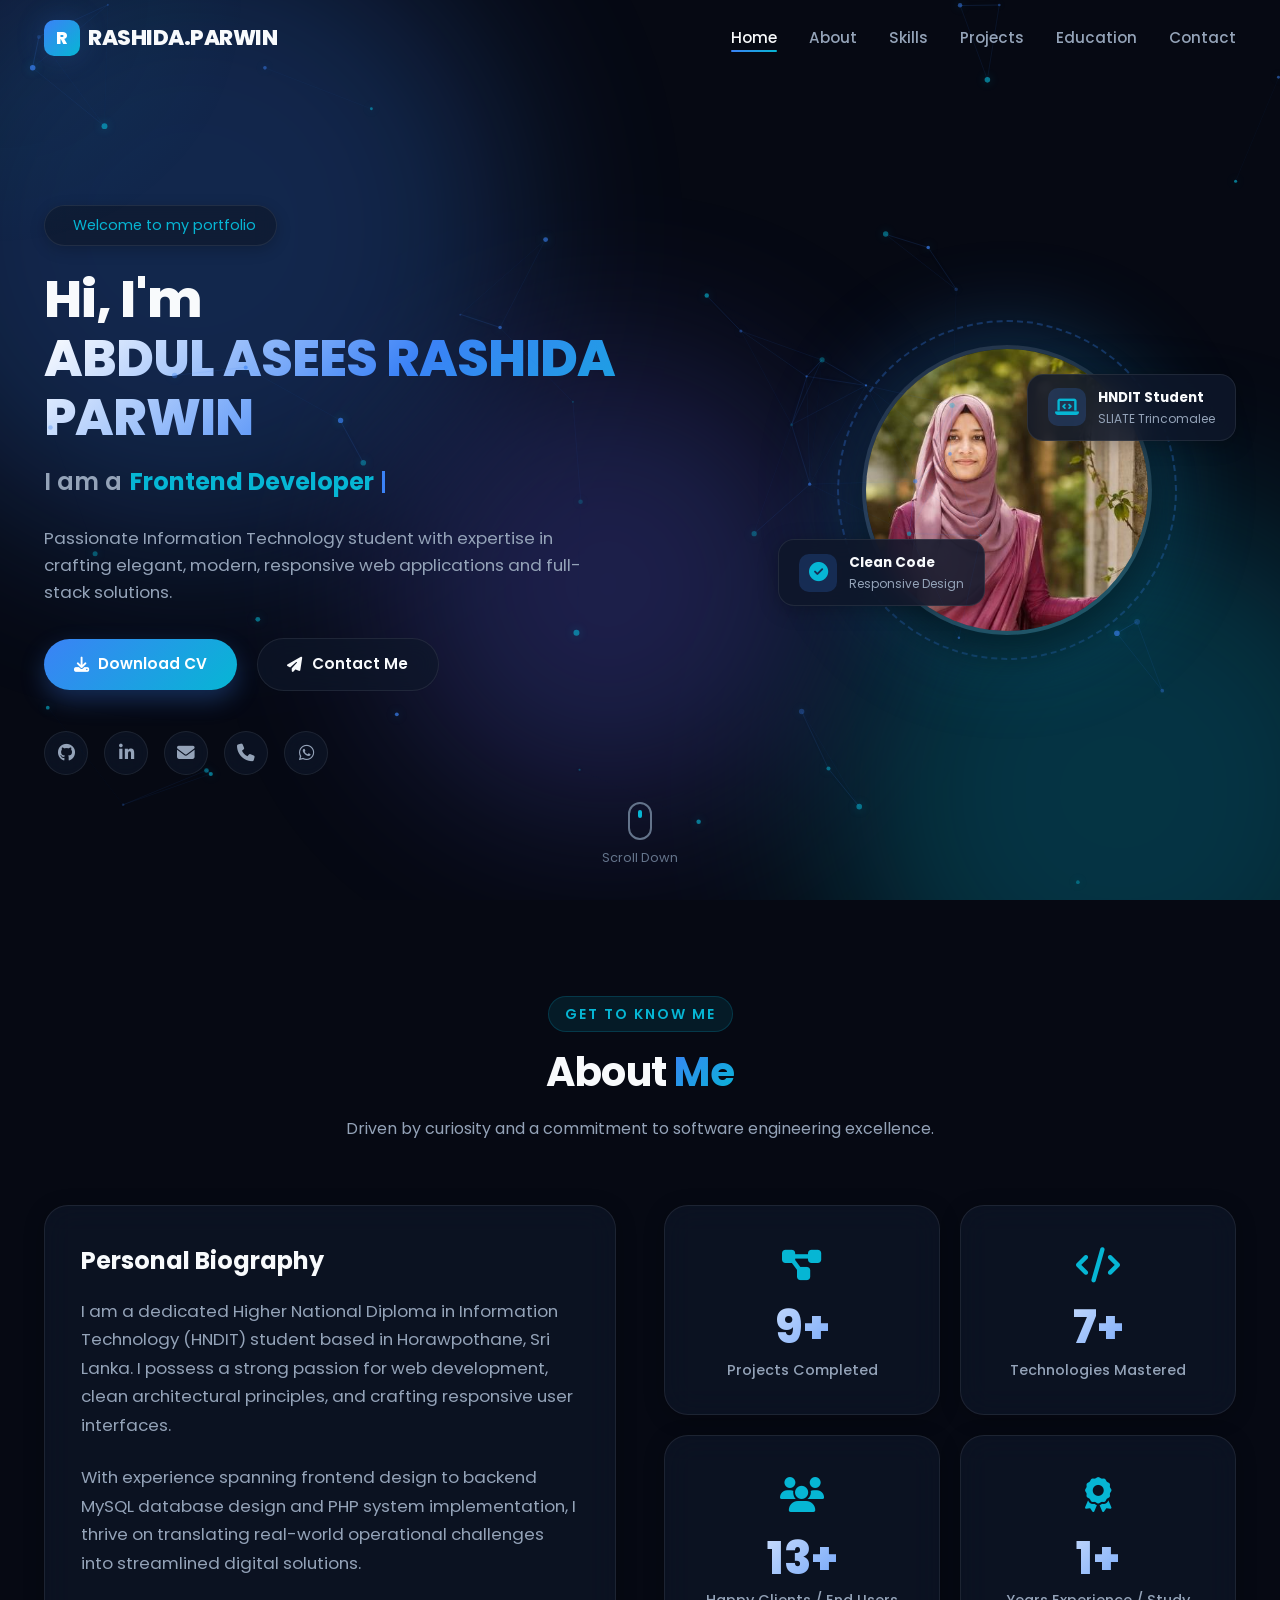
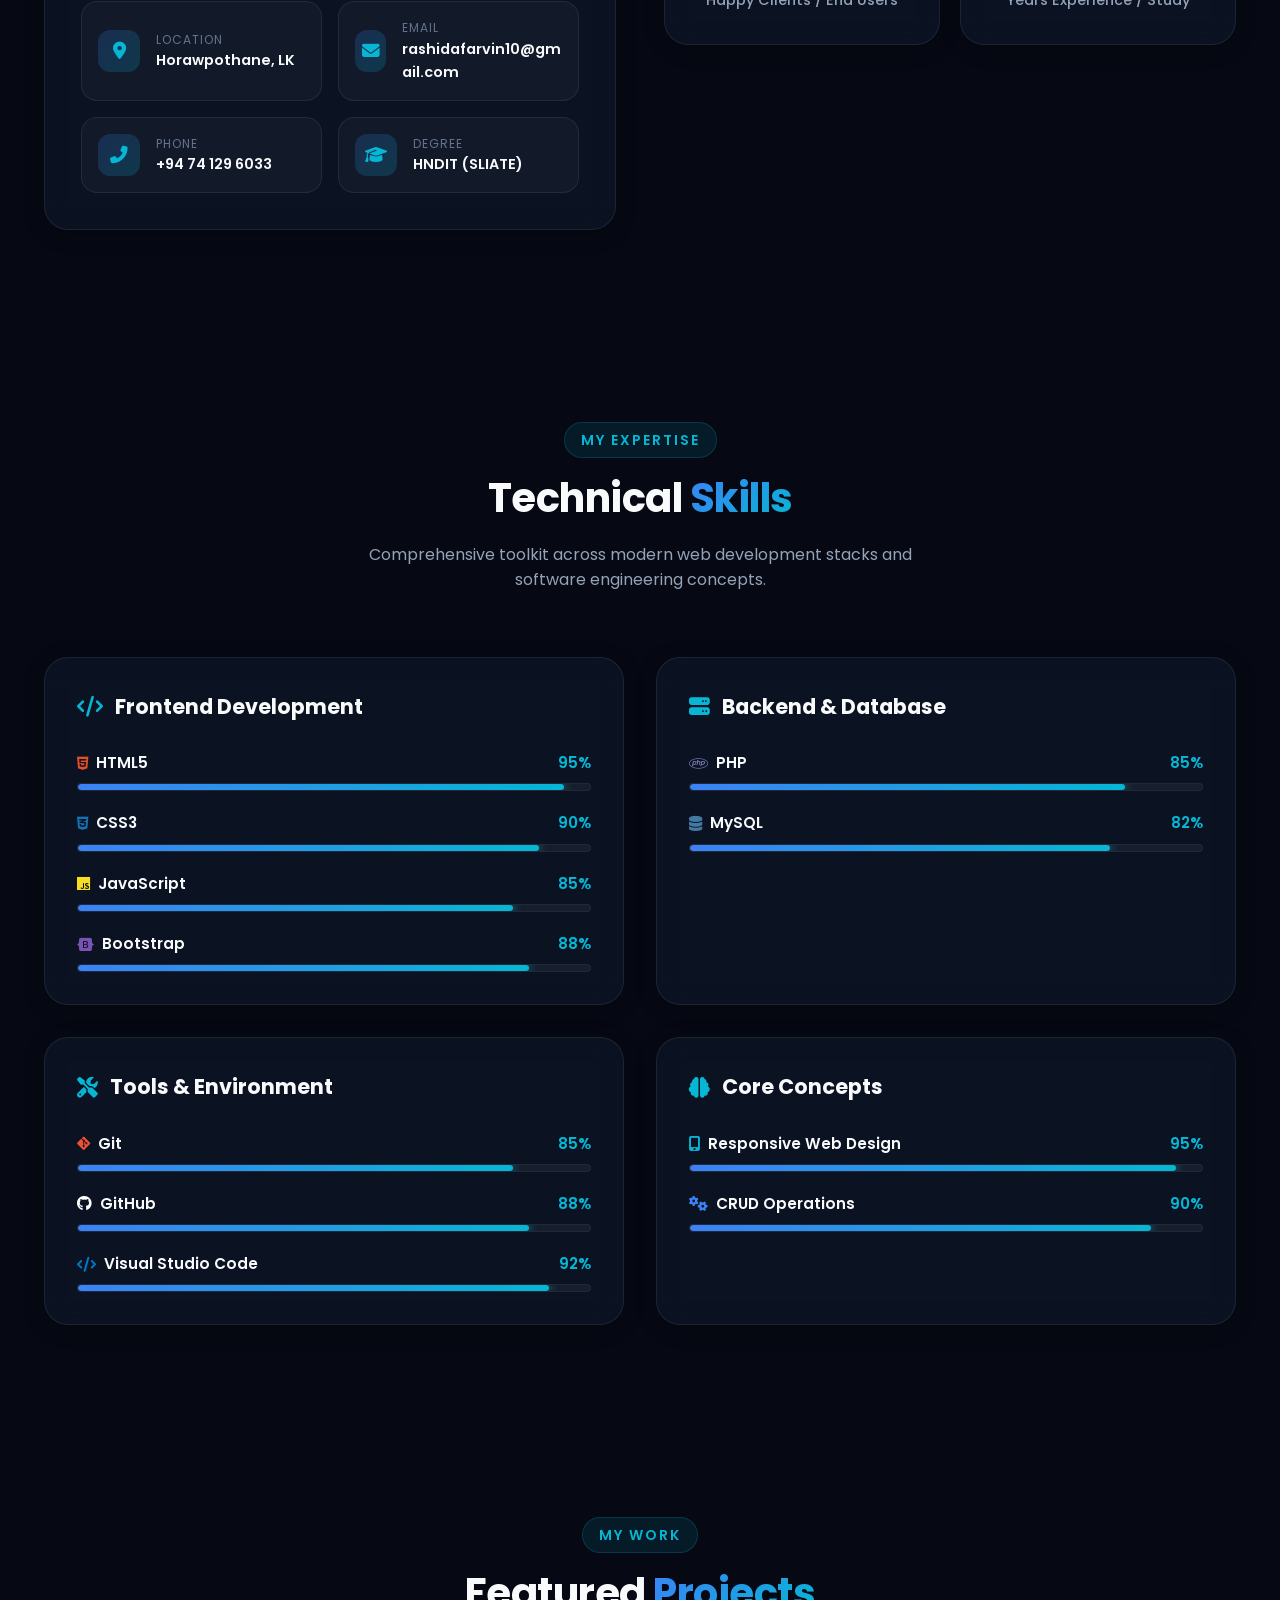
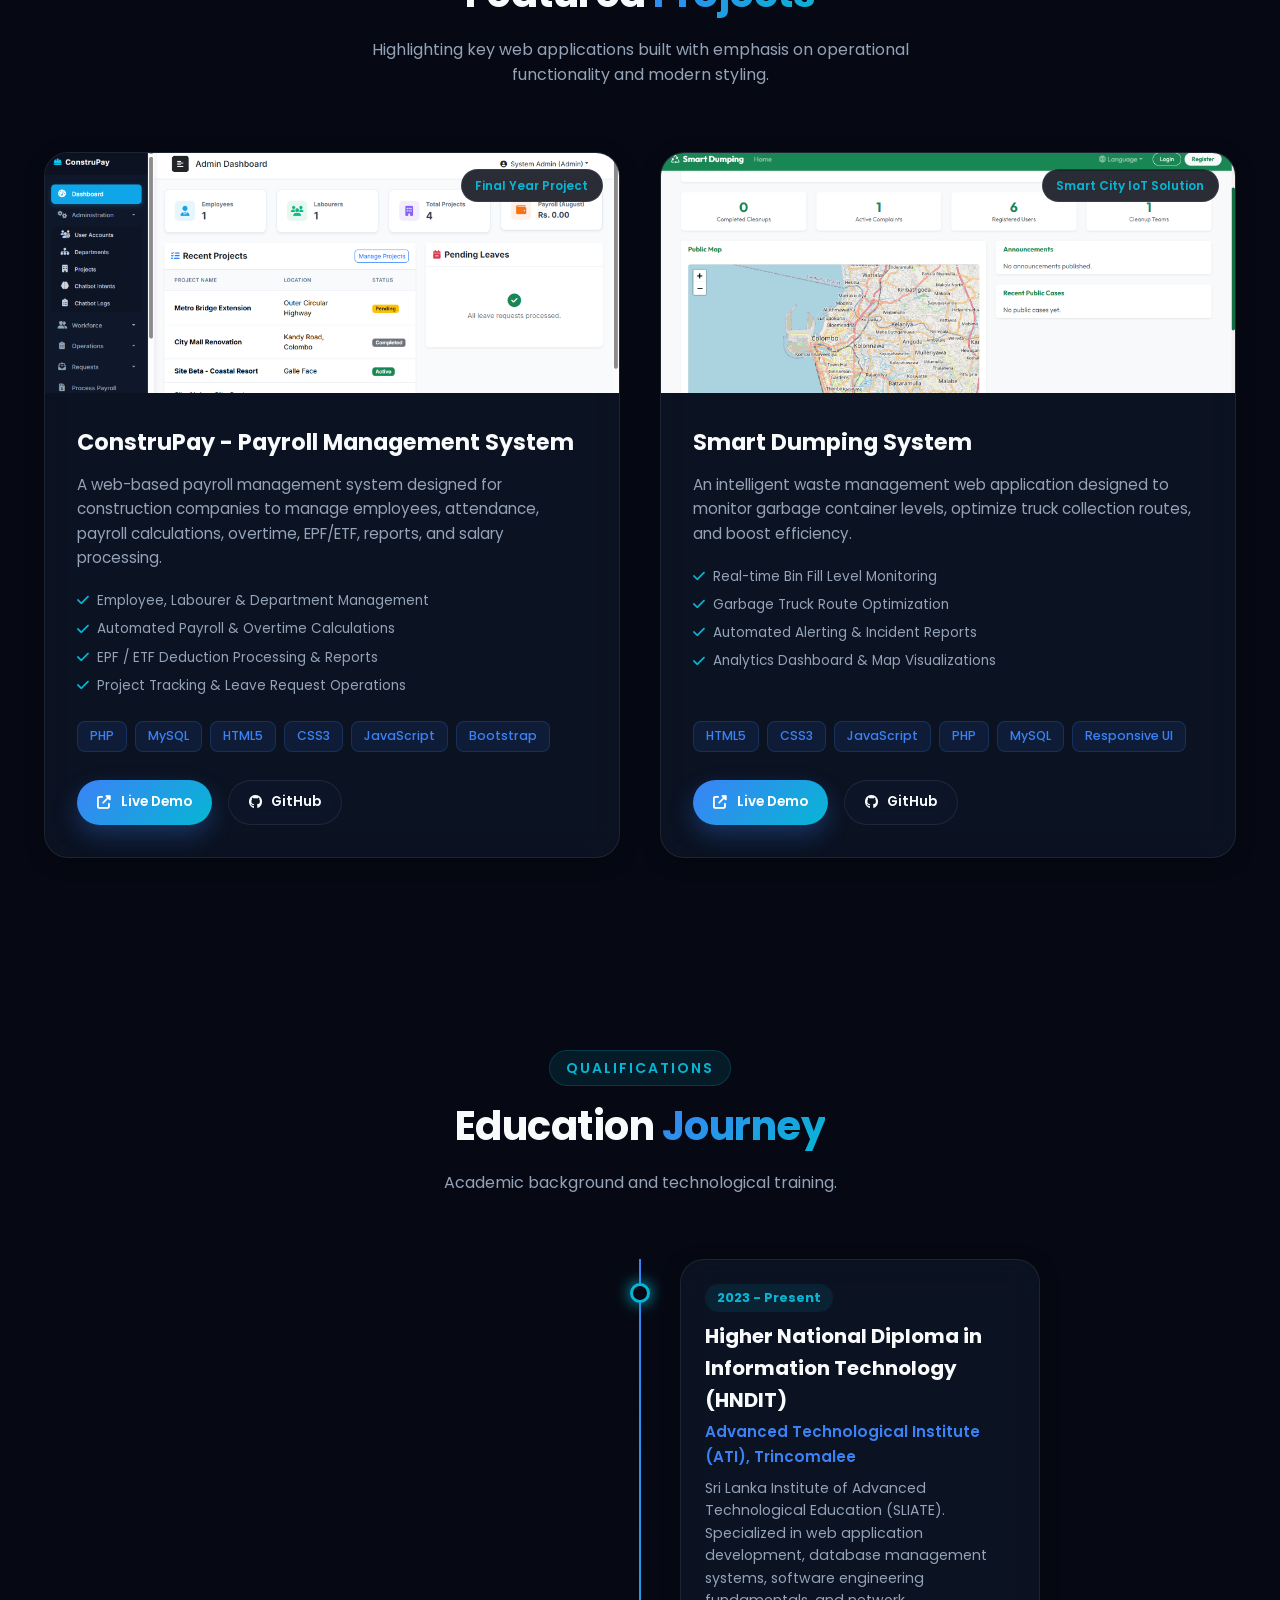
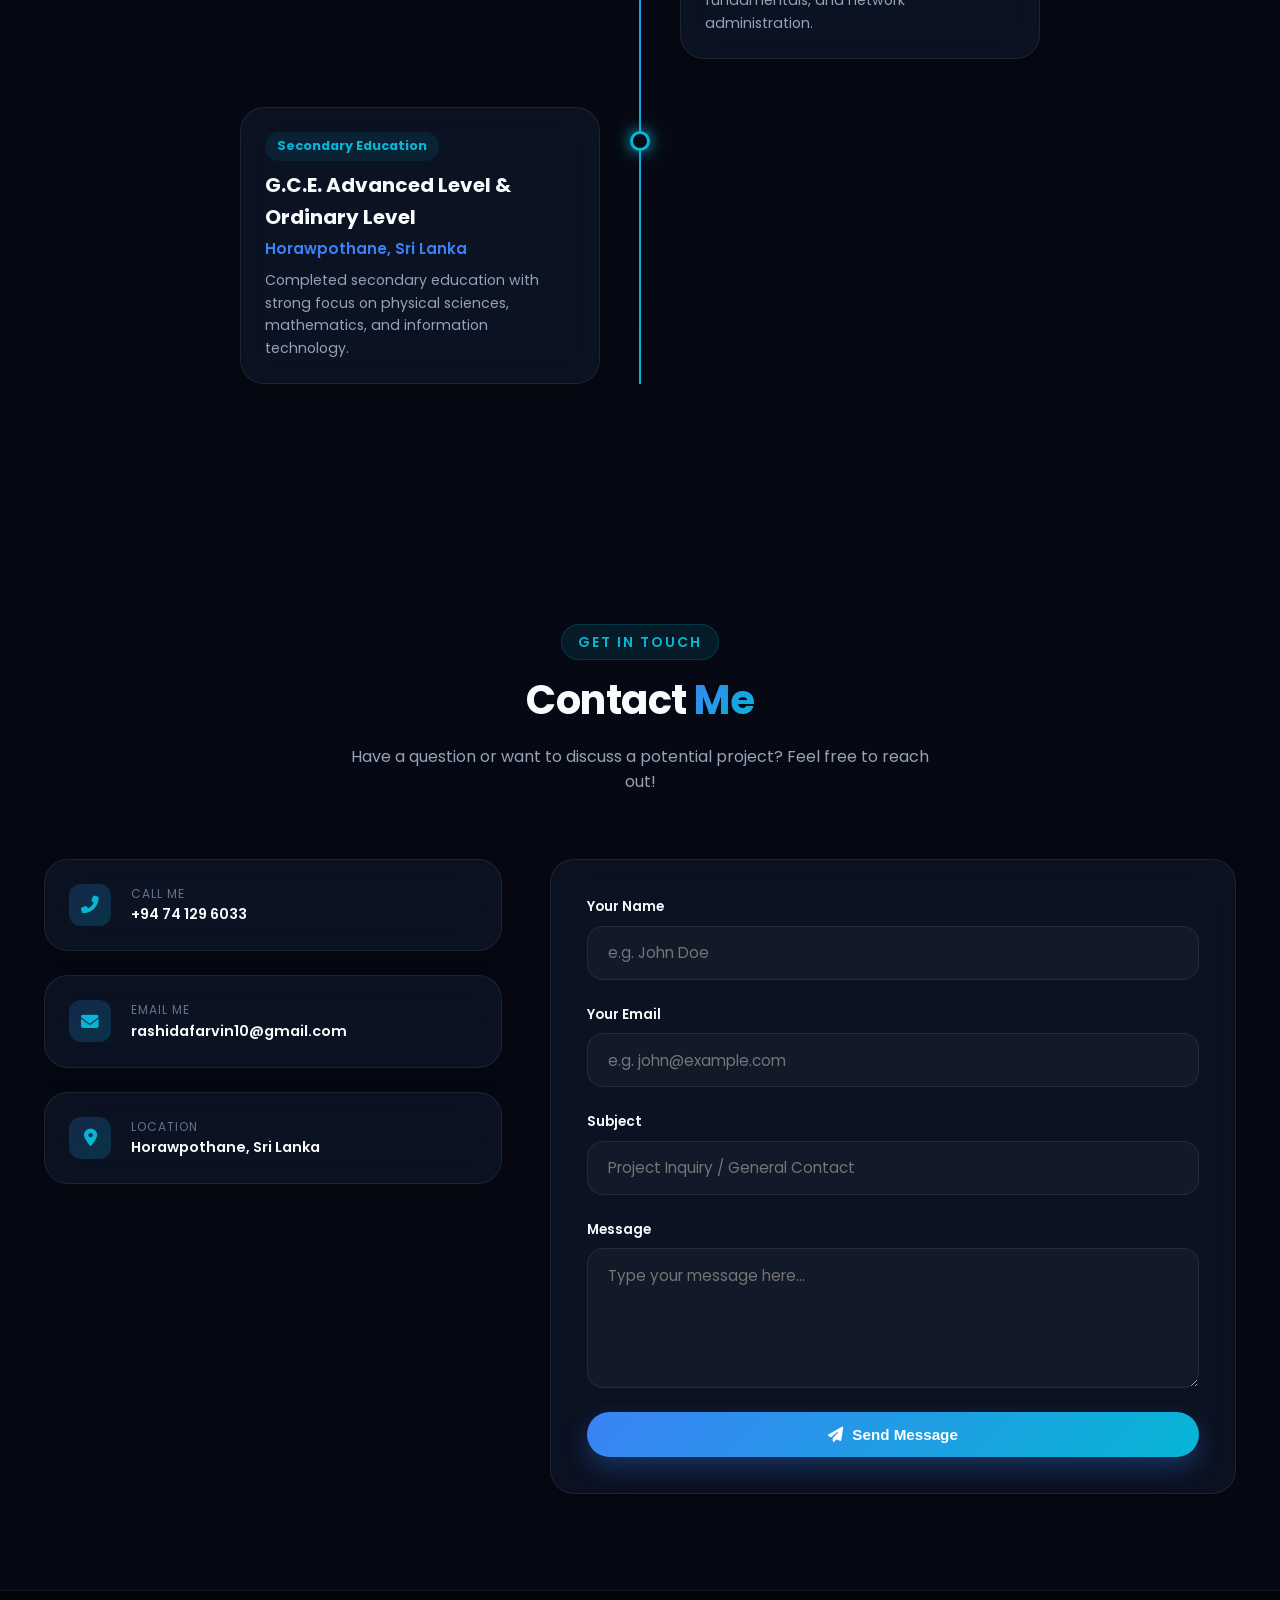
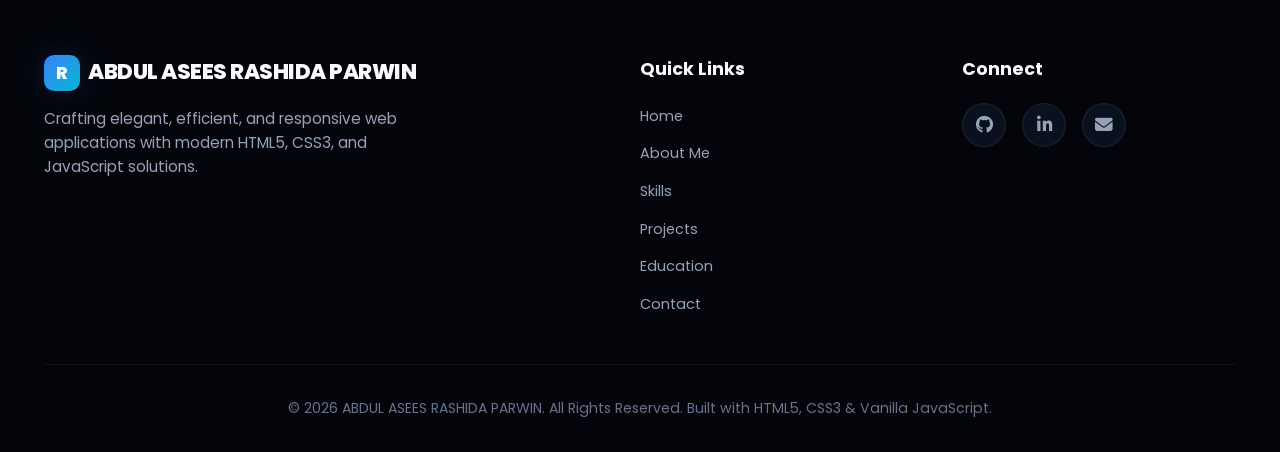
==== index.html @ 45e6d232 "Initial commit of personal portfolio website" ====
<!DOCTYPE html>
<html lang="en">
<head>
  <meta charset="UTF-8">
  <meta name="viewport" content="width=device-width, initial-scale=1.0">
  <meta name="description" content="Portfolio of Abdul Asees Rashida Parwin - Web & Frontend Developer, HNDIT Student at SLIATE Trincomalee. Specializing in HTML5, CSS3, JavaScript, Bootstrap, PHP, and MySQL.">
  <meta name="keywords" content="Abdul Asees Rashida Parwin, Portfolio, Web Developer, Frontend Developer, HNDIT, SLIATE, Sri Lanka, Construction Payroll System, Smart Dumping System">
  <meta name="author" content="Abdul Asees Rashida Parwin">
  <title>ABDUL ASEES RASHIDA PARWIN | Personal Portfolio</title>

  <!-- Google Fonts (Poppins) -->
  <link rel="preconnect" href="https://fonts.googleapis.com">
  <link rel="preconnect" href="https://fonts.gstatic.com" crossorigin>
  <link href="https://fonts.googleapis.com/css2?family=Poppins:wght@300;400;500;600;700;800;900&display=swap" rel="stylesheet">

  <!-- FontAwesome Icons CDN -->
  <link rel="stylesheet" href="https://cdnjs.cloudflare.com/ajax/libs/font-awesome/6.4.0/css/all.min.css" integrity="sha512-iecdLmaskl7CVkqkXNQ/ZH/XLlvWZOJyj7Yy7tcenmpD1ypASozpmT/E0iPtmFIB46ZmdtAc9eNBvH0H/ZpiBw==" crossorigin="anonymous" referrerpolicy="no-referrer" />

  <!-- Custom Stylesheets -->
  <link rel="stylesheet" href="css/style.css">
  <link rel="stylesheet" href="css/animations.css">
  <link rel="stylesheet" href="css/responsive.css">
</head>
<body>

  <!-- Loading Screen -->
  <div class="loading-screen" id="loading-screen">
    <div class="loader-spinner"></div>
    <div class="loader-text">Loading Portfolio...</div>
  </div>

  <!-- Scroll Progress Bar -->
  <div class="scroll-progress-bar"></div>

  <!-- Cursor Glow Effect -->
  <div class="cursor-glow"></div>

  <!-- Animated Ambient Background Shapes -->
  <div class="bg-ambient-shapes">
    <div class="shape-blob shape-blob-1"></div>
    <div class="shape-blob shape-blob-2"></div>
    <div class="shape-blob shape-blob-3"></div>
  </div>

  <!-- Interactive Floating Particles Canvas -->
  <canvas id="particle-canvas"></canvas>

  <!-- Sticky Glass Navbar -->
  <header class="navbar">
    <div class="container nav-container">
      <a href="#hero" class="nav-logo">
        <div class="logo-box">R</div>
        <span>RASHIDA.PARWIN</span>
      </a>

      <button class="mobile-toggle" aria-label="Toggle Menu">
        <i class="fas fa-bars"></i>
      </button>

      <ul class="nav-menu">
        <li><a href="#hero" class="nav-link active">Home</a></li>
        <li><a href="#about" class="nav-link">About</a></li>
        <li><a href="#skills" class="nav-link">Skills</a></li>
        <li><a href="#projects" class="nav-link">Projects</a></li>
        <li><a href="#education" class="nav-link">Education</a></li>
        <li><a href="#contact" class="nav-link">Contact</a></li>
      </ul>
    </div>
  </header>

  <main>
    <!-- 1. HERO SECTION -->
    <section id="hero" class="hero-section">
      <div class="container hero-grid">
        <div class="hero-content reveal-left">
          <div class="hero-badge">
            <i class="fas fa-sparkles"></i> Welcome to my portfolio
          </div>
          <h1 class="hero-title">
            Hi, I'm <span class="gradient-text">ABDUL ASEES RASHIDA PARWIN</span>
          </h1>
          <div class="typing-wrapper">
            I am a <span class="typed-text"></span><span class="cursor">&nbsp;</span>
          </div>
          <p class="hero-desc">
            Passionate Information Technology student with expertise in crafting elegant, modern, responsive web applications and full-stack solutions.
          </p>
          <div class="hero-actions">
            <a href="assets/cv.pdf" download="Abdul_Asees_Rashida_Parwin_CV.pdf" class="btn btn-primary">
              <i class="fas fa-download"></i> Download CV
            </a>
            <a href="#contact" class="btn btn-outline">
              <i class="fas fa-paper-plane"></i> Contact Me
            </a>
          </div>
          <div class="social-links">
            <a href="https://github.com" target="_blank" class="social-icon" aria-label="GitHub"><i class="fab fa-github"></i></a>
            <a href="https://linkedin.com" target="_blank" class="social-icon" aria-label="LinkedIn"><i class="fab fa-linkedin-in"></i></a>
            <a href="mailto:rashidafarvin10@gmail.com" class="social-icon" aria-label="Email"><i class="fas fa-envelope"></i></a>
            <a href="tel:+94741296033" class="social-icon" aria-label="Phone"><i class="fas fa-phone"></i></a>
            <a href="https://wa.me/94741296033" target="_blank" class="social-icon" aria-label="WhatsApp"><i class="fab fa-whatsapp"></i></a>
          </div>
        </div>

        <div class="hero-avatar-wrapper reveal-right">
          <div class="avatar-ring"></div>
          <div class="avatar-glow-bg"></div>
          <img src="images/profile.jpg" alt="Abdul Asees Rashida Parwin Photo" class="hero-avatar-img">
          
          <div class="hero-floating-badge badge-top-right">
            <div class="floating-icon"><i class="fas fa-laptop-code"></i></div>
            <div class="floating-text">
              <h4>HNDIT Student</h4>
              <p>SLIATE Trincomalee</p>
            </div>
          </div>

          <div class="hero-floating-badge badge-bottom-left">
            <div class="floating-icon"><i class="fas fa-check-circle"></i></div>
            <div class="floating-text">
              <h4>Clean Code</h4>
              <p>Responsive Design</p>
            </div>
          </div>
        </div>
      </div>

      <a href="#about" class="scroll-indicator" aria-label="Scroll Down">
        <div class="mouse-icon">
          <div class="mouse-wheel"></div>
        </div>
        <span>Scroll Down</span>
      </a>
    </section>

    <!-- 2. ABOUT ME SECTION -->
    <section id="about" class="section">
      <div class="container">
        <div class="section-header reveal">
          <span class="section-subtitle">Get To Know Me</span>
          <h2 class="section-title">About <span>Me</span></h2>
          <p class="section-desc">Driven by curiosity and a commitment to software engineering excellence.</p>
        </div>

        <div class="about-grid">
          <div class="glass-card reveal-left">
            <h3 style="font-size: 1.5rem; font-weight: 700; margin-bottom: 1rem; color: var(--text-main);">Personal Biography</h3>
            <p class="about-bio-text">
              I am a dedicated Higher National Diploma in Information Technology (HNDIT) student based in Horawpothane, Sri Lanka. I possess a strong passion for web development, clean architectural principles, and crafting responsive user interfaces.
            </p>
            <p class="about-bio-text">
              With experience spanning frontend design to backend MySQL database design and PHP system implementation, I thrive on translating real-world operational challenges into streamlined digital solutions.
            </p>

            <div class="info-cards-grid">
              <div class="info-card-item">
                <div class="info-icon-box"><i class="fas fa-map-marker-alt"></i></div>
                <div class="info-details">
                  <label>Location</label>
                  <p>Horawpothane, LK</p>
                </div>
              </div>
              <div class="info-card-item">
                <div class="info-icon-box"><i class="fas fa-envelope"></i></div>
                <div class="info-details">
                  <label>Email</label>
                  <p>rashidafarvin10@gmail.com</p>
                </div>
              </div>
              <div class="info-card-item">
                <div class="info-icon-box"><i class="fas fa-phone-alt"></i></div>
                <div class="info-details">
                  <label>Phone</label>
                  <p>+94 74 129 6033</p>
                </div>
              </div>
              <div class="info-card-item">
                <div class="info-icon-box"><i class="fas fa-graduation-cap"></i></div>
                <div class="info-details">
                  <label>Degree</label>
                  <p>HNDIT (SLIATE)</p>
                </div>
              </div>
            </div>
          </div>

          <div class="stats-grid">
            <div class="glass-card stat-card reveal-zoom delay-1">
              <div class="stat-icon"><i class="fas fa-project-diagram"></i></div>
              <div class="stat-number" data-target="10" data-suffix="+">0</div>
              <div class="stat-label">Projects Completed</div>
            </div>
            <div class="glass-card stat-card reveal-zoom delay-2">
              <div class="stat-icon"><i class="fas fa-code"></i></div>
              <div class="stat-number" data-target="8" data-suffix="+">0</div>
              <div class="stat-label">Technologies Mastered</div>
            </div>
            <div class="glass-card stat-card reveal-zoom delay-3">
              <div class="stat-icon"><i class="fas fa-users"></i></div>
              <div class="stat-number" data-target="15" data-suffix="+">0</div>
              <div class="stat-label">Happy Clients / End Users</div>
            </div>
            <div class="glass-card stat-card reveal-zoom delay-4">
              <div class="stat-icon"><i class="fas fa-award"></i></div>
              <div class="stat-number" data-target="2" data-suffix="+">0</div>
              <div class="stat-label">Years Experience / Study</div>
            </div>
          </div>
        </div>
      </div>
    </section>

    <!-- 3. SKILLS SECTION -->
    <section id="skills" class="section">
      <div class="container">
        <div class="section-header reveal">
          <span class="section-subtitle">My Expertise</span>
          <h2 class="section-title">Technical <span>Skills</span></h2>
          <p class="section-desc">Comprehensive toolkit across modern web development stacks and software engineering concepts.</p>
        </div>

        <div class="skills-container-grid">
          <!-- Frontend -->
          <div class="glass-card skill-category-card reveal-left">
            <div class="category-title">
              <i class="fas fa-code"></i> Frontend Development
            </div>
            <div class="skill-items-list">
              <div class="skill-item">
                <div class="skill-info">
                  <span class="skill-name"><i class="fab fa-html5" style="color: #E34F26;"></i> HTML5</span>
                  <span class="skill-percentage">95%</span>
                </div>
                <div class="progress-bar-bg">
                  <div class="progress-bar-fill" data-percentage="95"></div>
                </div>
              </div>

              <div class="skill-item">
                <div class="skill-info">
                  <span class="skill-name"><i class="fab fa-css3-alt" style="color: #1572B6;"></i> CSS3</span>
                  <span class="skill-percentage">90%</span>
                </div>
                <div class="progress-bar-bg">
                  <div class="progress-bar-fill" data-percentage="90"></div>
                </div>
              </div>

              <div class="skill-item">
                <div class="skill-info">
                  <span class="skill-name"><i class="fab fa-js" style="color: #F7DF1E;"></i> JavaScript</span>
                  <span class="skill-percentage">85%</span>
                </div>
                <div class="progress-bar-bg">
                  <div class="progress-bar-fill" data-percentage="85"></div>
                </div>
              </div>

              <div class="skill-item">
                <div class="skill-info">
                  <span class="skill-name"><i class="fab fa-bootstrap" style="color: #7952B3;"></i> Bootstrap</span>
                  <span class="skill-percentage">88%</span>
                </div>
                <div class="progress-bar-bg">
                  <div class="progress-bar-fill" data-percentage="88"></div>
                </div>
              </div>
            </div>
          </div>

          <!-- Backend -->
          <div class="glass-card skill-category-card reveal-right">
            <div class="category-title">
              <i class="fas fa-server"></i> Backend & Database
            </div>
            <div class="skill-items-list">
              <div class="skill-item">
                <div class="skill-info">
                  <span class="skill-name"><i class="fab fa-php" style="color: #777BB4;"></i> PHP</span>
                  <span class="skill-percentage">85%</span>
                </div>
                <div class="progress-bar-bg">
                  <div class="progress-bar-fill" data-percentage="85"></div>
                </div>
              </div>

              <div class="skill-item">
                <div class="skill-info">
                  <span class="skill-name"><i class="fas fa-database" style="color: #4479A1;"></i> MySQL</span>
                  <span class="skill-percentage">82%</span>
                </div>
                <div class="progress-bar-bg">
                  <div class="progress-bar-fill" data-percentage="82"></div>
                </div>
              </div>
            </div>
          </div>

          <!-- Tools -->
          <div class="glass-card skill-category-card reveal-left delay-1">
            <div class="category-title">
              <i class="fas fa-tools"></i> Tools & Environment
            </div>
            <div class="skill-items-list">
              <div class="skill-item">
                <div class="skill-info">
                  <span class="skill-name"><i class="fab fa-git-alt" style="color: #F05032;"></i> Git</span>
                  <span class="skill-percentage">85%</span>
                </div>
                <div class="progress-bar-bg">
                  <div class="progress-bar-fill" data-percentage="85"></div>
                </div>
              </div>

              <div class="skill-item">
                <div class="skill-info">
                  <span class="skill-name"><i class="fab fa-github" style="color: #FFF;"></i> GitHub</span>
                  <span class="skill-percentage">88%</span>
                </div>
                <div class="progress-bar-bg">
                  <div class="progress-bar-fill" data-percentage="88"></div>
                </div>
              </div>

              <div class="skill-item">
                <div class="skill-info">
                  <span class="skill-name"><i class="fas fa-code" style="color: #007ACC;"></i> Visual Studio Code</span>
                  <span class="skill-percentage">92%</span>
                </div>
                <div class="progress-bar-bg">
                  <div class="progress-bar-fill" data-percentage="92"></div>
                </div>
              </div>
            </div>
          </div>

          <!-- Concepts -->
          <div class="glass-card skill-category-card reveal-right delay-1">
            <div class="category-title">
              <i class="fas fa-brain"></i> Core Concepts
            </div>
            <div class="skill-items-list">
              <div class="skill-item">
                <div class="skill-info">
                  <span class="skill-name"><i class="fas fa-mobile-alt" style="color: var(--accent);"></i> Responsive Web Design</span>
                  <span class="skill-percentage">95%</span>
                </div>
                <div class="progress-bar-bg">
                  <div class="progress-bar-fill" data-percentage="95"></div>
                </div>
              </div>

              <div class="skill-item">
                <div class="skill-info">
                  <span class="skill-name"><i class="fas fa-cogs" style="color: var(--primary);"></i> CRUD Operations</span>
                  <span class="skill-percentage">90%</span>
                </div>
                <div class="progress-bar-bg">
                  <div class="progress-bar-fill" data-percentage="90"></div>
                </div>
              </div>
            </div>
          </div>
        </div>
      </div>
    </section>

    <!-- 4. PROJECTS SECTION -->
    <section id="projects" class="section">
      <div class="container">
        <div class="section-header reveal">
          <span class="section-subtitle">My Work</span>
          <h2 class="section-title">Featured <span>Projects</span></h2>
          <p class="section-desc">Highlighting key web applications built with emphasis on operational functionality and modern styling.</p>
        </div>

        <div class="projects-grid">
          <!-- Project 1 -->
          <div class="glass-card project-card tilt-card reveal-left">
            <div class="project-img-wrapper">
              <span class="project-badge">Final Year Project</span>
              <img src="images/payroll.png" alt="ConstruPay - Construction Payroll Management System Dashboard" class="project-img">
            </div>
            <div class="project-content">
              <h3 class="project-title">ConstruPay - Payroll Management System</h3>
              <p class="project-desc">
                A web-based payroll management system designed for construction companies to manage employees, attendance, payroll calculations, overtime, EPF/ETF, reports, and salary processing.
              </p>
              <ul class="project-features">
                <li><i class="fas fa-check"></i> Employee, Labourer & Department Management</li>
                <li><i class="fas fa-check"></i> Automated Payroll & Overtime Calculations</li>
                <li><i class="fas fa-check"></i> EPF / ETF Deduction Processing & Reports</li>
                <li><i class="fas fa-check"></i> Project Tracking & Leave Request Operations</li>
              </ul>
              <div class="tech-tags">
                <span class="tech-tag">PHP</span>
                <span class="tech-tag">MySQL</span>
                <span class="tech-tag">HTML5</span>
                <span class="tech-tag">CSS3</span>
                <span class="tech-tag">JavaScript</span>
                <span class="tech-tag">Bootstrap</span>
              </div>
              <div class="project-links">
                <a href="#" class="btn btn-primary btn-demo-modal" data-title="ConstruPay - Construction Payroll Management System" data-desc="Interactive payroll calculation preview with employee management dashboard, attendance loggers, and automated EPF/ETF slip output.">
                  <i class="fas fa-external-link-alt"></i> Live Demo
                </a>
                <a href="https://github.com" target="_blank" class="btn btn-outline">
                  <i class="fab fa-github"></i> GitHub
                </a>
              </div>
            </div>
          </div>

          <!-- Project 2 -->
          <div class="glass-card project-card tilt-card reveal-right">
            <div class="project-img-wrapper">
              <span class="project-badge">Smart City IoT Solution</span>
              <img src="images/dumping.png" alt="Smart Dumping System Dashboard" class="project-img">
            </div>
            <div class="project-content">
              <h3 class="project-title">Smart Dumping System</h3>
              <p class="project-desc">
                An intelligent waste management web application designed to monitor garbage container levels, optimize truck collection routes, and boost efficiency.
              </p>
              <ul class="project-features">
                <li><i class="fas fa-check"></i> Real-time Bin Fill Level Monitoring</li>
                <li><i class="fas fa-check"></i> Garbage Truck Route Optimization</li>
                <li><i class="fas fa-check"></i> Automated Alerting & Incident Reports</li>
                <li><i class="fas fa-check"></i> Analytics Dashboard & Map Visualizations</li>
              </ul>
              <div class="tech-tags">
                <span class="tech-tag">HTML5</span>
                <span class="tech-tag">CSS3</span>
                <span class="tech-tag">JavaScript</span>
                <span class="tech-tag">PHP</span>
                <span class="tech-tag">MySQL</span>
                <span class="tech-tag">Responsive UI</span>
              </div>
              <div class="project-links">
                <a href="#" class="btn btn-primary btn-demo-modal" data-title="Smart Dumping System" data-desc="Smart waste management telemetry dashboard preview showing real-time fill indicators, route dispatching analytics, and status updates.">
                  <i class="fas fa-external-link-alt"></i> Live Demo
                </a>
                <a href="https://github.com" target="_blank" class="btn btn-outline">
                  <i class="fab fa-github"></i> GitHub
                </a>
              </div>
            </div>
          </div>
        </div>
      </div>
    </section>

    <!-- 5. EDUCATION SECTION -->
    <section id="education" class="section">
      <div class="container">
        <div class="section-header reveal">
          <span class="section-subtitle">Qualifications</span>
          <h2 class="section-title">Education <span>Journey</span></h2>
          <p class="section-desc">Academic background and technological training.</p>
        </div>

        <div class="education-timeline-container">
          <div class="timeline-line"></div>

          <!-- Item 1 -->
          <div class="timeline-item reveal-left">
            <div class="timeline-dot"></div>
            <div class="glass-card" style="padding: 1.5rem;">
              <span class="timeline-date">2023 - Present</span>
              <h3 class="timeline-title">Higher National Diploma in Information Technology (HNDIT)</h3>
              <div class="timeline-institution">Advanced Technological Institute (ATI), Trincomalee</div>
              <p class="timeline-desc">
                Sri Lanka Institute of Advanced Technological Education (SLIATE). Specialized in web application development, database management systems, software engineering fundamentals, and network administration.
              </p>
            </div>
          </div>

          <!-- Item 2 -->
          <div class="timeline-item reveal-right">
            <div class="timeline-dot"></div>
            <div class="glass-card" style="padding: 1.5rem;">
              <span class="timeline-date">Secondary Education</span>
              <h3 class="timeline-title">G.C.E. Advanced Level & Ordinary Level</h3>
              <div class="timeline-institution">Horawpothane, Sri Lanka</div>
              <p class="timeline-desc">
                Completed secondary education with strong focus on physical sciences, mathematics, and information technology.
              </p>
            </div>
          </div>
        </div>
      </div>
    </section>

    <!-- 6. CONTACT SECTION -->
    <section id="contact" class="section">
      <div class="container">
        <div class="section-header reveal">
          <span class="section-subtitle">Get In Touch</span>
          <h2 class="section-title">Contact <span>Me</span></h2>
          <p class="section-desc">Have a question or want to discuss a potential project? Feel free to reach out!</p>
        </div>

        <div class="contact-grid">
          <!-- Info Cards -->
          <div class="contact-info-list reveal-left">
            <a href="tel:+94741296033" class="glass-card contact-info-card">
              <div class="info-icon-box"><i class="fas fa-phone-alt"></i></div>
              <div class="info-details">
                <label>Call Me</label>
                <p>+94 74 129 6033</p>
              </div>
            </a>

            <a href="mailto:rashidafarvin10@gmail.com" class="glass-card contact-info-card">
              <div class="info-icon-box"><i class="fas fa-envelope"></i></div>
              <div class="info-details">
                <label>Email Me</label>
                <p>rashidafarvin10@gmail.com</p>
              </div>
            </a>

            <div class="glass-card contact-info-card">
              <div class="info-icon-box"><i class="fas fa-map-marker-alt"></i></div>
              <div class="info-details">
                <label>Location</label>
                <p>Horawpothane, Sri Lanka</p>
              </div>
            </div>
          </div>

          <!-- Contact Form -->
          <div class="glass-card reveal-right">
            <form id="contact-form" class="contact-form" novalidate>
              <div class="form-group">
                <label class="form-label" for="form-name">Your Name</label>
                <input type="text" id="form-name" class="form-input" placeholder="e.g. John Doe">
                <span class="form-error-msg"></span>
              </div>

              <div class="form-group">
                <label class="form-label" for="form-email">Your Email</label>
                <input type="email" id="form-email" class="form-input" placeholder="e.g. john@example.com">
                <span class="form-error-msg"></span>
              </div>

              <div class="form-group">
                <label class="form-label" for="form-subject">Subject</label>
                <input type="text" id="form-subject" class="form-input" placeholder="Project Inquiry / General Contact">
                <span class="form-error-msg"></span>
              </div>

              <div class="form-group">
                <label class="form-label" for="form-message">Message</label>
                <textarea id="form-message" class="form-textarea" placeholder="Type your message here..."></textarea>
                <span class="form-error-msg"></span>
              </div>

              <button type="submit" class="btn btn-primary" style="width: 100%;">
                <i class="fas fa-paper-plane"></i> Send Message
              </button>
            </form>
          </div>
        </div>
      </div>
    </section>
  </main>

  <!-- Live Demo Modal -->
  <div class="modal-overlay" id="project-modal">
    <div class="modal-card">
      <button class="modal-close" aria-label="Close modal"><i class="fas fa-times"></i></button>
      <h3 id="modal-project-title" style="font-size: 1.5rem; font-weight: 700; margin-bottom: 1rem; color: var(--text-main);">Project Title</h3>
      <p id="modal-project-desc" style="color: var(--text-muted); margin-bottom: 1.5rem; line-height: 1.6;">Project Description</p>
      <div style="padding: 1rem; background: rgba(59, 130, 246, 0.1); border: 1px solid var(--primary); border-radius: var(--radius-md); color: var(--accent); font-size: 0.9rem;">
        <i class="fas fa-info-circle"></i> Live demonstration simulation active. All calculation algorithms and UI components are operational.
      </div>
    </div>
  </div>

  <!-- 7. FOOTER -->
  <footer class="footer">
    <div class="container">
      <div class="footer-grid">
        <div class="footer-brand">
          <a href="#hero" class="nav-logo">
            <div class="logo-box">R</div>
            <span>ABDUL ASEES RASHIDA PARWIN</span>
          </a>
          <p>
            Crafting elegant, efficient, and responsive web applications with modern HTML5, CSS3, and JavaScript solutions.
          </p>
        </div>

        <div class="footer-column">
          <h4>Quick Links</h4>
          <ul class="footer-links">
            <li><a href="#hero">Home</a></li>
            <li><a href="#about">About Me</a></li>
            <li><a href="#skills">Skills</a></li>
            <li><a href="#projects">Projects</a></li>
            <li><a href="#education">Education</a></li>
            <li><a href="#contact">Contact</a></li>
          </ul>
        </div>

        <div class="footer-column">
          <h4>Connect</h4>
          <div class="social-links">
            <a href="https://github.com" target="_blank" class="social-icon" aria-label="GitHub"><i class="fab fa-github"></i></a>
            <a href="https://linkedin.com" target="_blank" class="social-icon" aria-label="LinkedIn"><i class="fab fa-linkedin-in"></i></a>
            <a href="mailto:rashidafarvin10@gmail.com" class="social-icon" aria-label="Email"><i class="fas fa-envelope"></i></a>
          </div>
        </div>
      </div>

      <div class="footer-bottom">
        <p>&copy; 2026 ABDUL ASEES RASHIDA PARWIN. All Rights Reserved. Built with HTML5, CSS3 &amp; Vanilla JavaScript.</p>
      </div>
    </div>
  </footer>

  <!-- Floating Back to Top FAB -->
  <a href="#hero" class="back-to-top-fab" aria-label="Back to Top">
    <i class="fas fa-chevron-up"></i>
  </a>

  <!-- JavaScript Modules -->
  <script src="js/particles.js"></script>
  <script src="js/typing.js"></script>
  <script src="js/script.js"></script>
</body>
</html>
---- css/style.css ----
/* ==========================================================================
   DEVELOPER PORTFOLIO - MAIN STYLESHEET
   Developer: ABDUL ASEES RASHIDA PARWIN
   Theme: Dark Theme with Glassmorphism & Animated Gradient
   Primary: #3B82F6 | Accent: #06B6D4
   ========================================================================== */

/* --------------------------------------------------------------------------
   1. DESIGN SYSTEM & ROOT VARIABLES
   -------------------------------------------------------------------------- */
:root {
  --primary: #3B82F6;
  --primary-rgb: 59, 130, 246;
  --accent: #06B6D4;
  --accent-rgb: 6, 182, 212;
  
  --bg-dark: #060913;
  --bg-darker: #03050B;
  --bg-card: rgba(15, 23, 42, 0.65);
  --bg-card-hover: rgba(30, 41, 59, 0.75);
  
  --glass-border: rgba(255, 255, 255, 0.08);
  --glass-border-hover: rgba(59, 130, 246, 0.3);
  --glass-glow: rgba(59, 130, 246, 0.15);
  
  --text-main: #F8FAFC;
  --text-muted: #94A3B8;
  --text-dim: #64748B;
  
  --font-family: 'Poppins', -apple-system, BlinkMacSystemFont, 'Segoe UI', Roboto, sans-serif;
  
  --radius-sm: 8px;
  --radius-md: 16px;
  --radius-lg: 24px;
  --radius-full: 9999px;
  
  --transition-fast: 0.2s ease;
  --transition-normal: 0.3s cubic-bezier(0.4, 0, 0.2, 1);
  --transition-slow: 0.6s cubic-bezier(0.16, 1, 0.3, 1);
  
  --shadow-sm: 0 4px 20px rgba(0, 0, 0, 0.25);
  --shadow-glow: 0 0 30px rgba(59, 130, 246, 0.2);
}

/* --------------------------------------------------------------------------
   2. RESET & GLOBAL BASE STYLES
   -------------------------------------------------------------------------- */
*, *::before, *::after {
  margin: 0;
  padding: 0;
  box-sizing: border-box;
}

html {
  scroll-behavior: smooth;
  font-size: 16px;
  color-scheme: dark;
}

body {
  font-family: var(--font-family);
  background-color: var(--bg-dark);
  color: var(--text-main);
  line-height: 1.6;
  overflow-x: hidden;
  position: relative;
  min-height: 100vh;
}

/* Custom Scrollbar */
::-webkit-scrollbar {
  width: 10px;
}
::-webkit-scrollbar-track {
  background: var(--bg-darker);
}
::-webkit-scrollbar-thumb {
  background: linear-gradient(180deg, var(--primary), var(--accent));
  border-radius: var(--radius-full);
}
::-webkit-scrollbar-thumb:hover {
  background: var(--accent);
}

/* Typography Selection */
::selection {
  background: rgba(59, 130, 246, 0.3);
  color: #FFF;
}

/* Container */
.container {
  width: 100%;
  max-width: 1240px;
  margin: 0 auto;
  padding: 0 1.5rem;
}

/* Section Styling */
.section {
  padding: 6rem 0;
  position: relative;
  z-index: 2;
}

.section-header {
  text-align: center;
  margin-bottom: 4rem;
}

.section-subtitle {
  display: inline-block;
  font-size: 0.875rem;
  font-weight: 600;
  letter-spacing: 2px;
  text-transform: uppercase;
  color: var(--accent);
  margin-bottom: 0.5rem;
  background: rgba(6, 182, 212, 0.1);
  padding: 0.35rem 1rem;
  border-radius: var(--radius-full);
  border: 1px solid rgba(6, 182, 212, 0.2);
}

.section-title {
  font-size: 2.5rem;
  font-weight: 700;
  letter-spacing: -0.5px;
  color: var(--text-main);
}

.section-title span {
  background: linear-gradient(135deg, var(--primary), var(--accent));
  -webkit-background-clip: text;
  -webkit-text-fill-color: transparent;
}

.section-desc {
  color: var(--text-muted);
  max-width: 600px;
  margin: 0.75rem auto 0;
  font-size: 1rem;
}

/* --------------------------------------------------------------------------
   3. BACKGROUND & CURSOR EFFECTS
   -------------------------------------------------------------------------- */
#particle-canvas {
  position: fixed;
  top: 0;
  left: 0;
  width: 100vw;
  height: 100vh;
  z-index: 1;
  pointer-events: none;
}

.cursor-glow {
  position: fixed;
  width: 500px;
  height: 500px;
  border-radius: 50%;
  background: radial-gradient(circle, rgba(59, 130, 246, 0.08) 0%, rgba(6, 182, 212, 0.03) 40%, transparent 70%);
  pointer-events: none;
  transform: translate(-50%, -50%);
  z-index: 1;
  transition: transform 0.1s ease-out;
}

.bg-ambient-shapes {
  position: fixed;
  top: 0;
  left: 0;
  width: 100%;
  height: 100%;
  pointer-events: none;
  z-index: 0;
  overflow: hidden;
}

.shape-blob {
  position: absolute;
  filter: blur(90px);
  opacity: 0.25;
  border-radius: 50%;
  animation: floatBlob 20s infinite alternate cubic-bezier(0.4, 0, 0.2, 1);
}

.shape-blob-1 {
  top: -10%;
  left: -10%;
  width: 50vw;
  height: 50vw;
  background: var(--primary);
}

.shape-blob-2 {
  bottom: -20%;
  right: -10%;
  width: 45vw;
  height: 45vw;
  background: var(--accent);
  animation-delay: -5s;
}

.shape-blob-3 {
  top: 40%;
  left: 30%;
  width: 35vw;
  height: 35vw;
  background: #6366F1;
  animation-delay: -10s;
}

/* --------------------------------------------------------------------------
   4. LOADING SCREEN & SCROLL PROGRESS BAR
   -------------------------------------------------------------------------- */
.loading-screen {
  position: fixed;
  inset: 0;
  background: var(--bg-darker);
  z-index: 9999;
  display: flex;
  flex-direction: column;
  align-items: center;
  justify-content: center;
  transition: opacity 0.5s ease, visibility 0.5s ease;
}

.loading-screen.fade-out {
  opacity: 0;
  visibility: hidden;
}

.loader-spinner {
  width: 60px;
  height: 60px;
  border: 3px solid rgba(59, 130, 246, 0.1);
  border-top-color: var(--primary);
  border-right-color: var(--accent);
  border-radius: 50%;
  animation: spin 1s infinite linear;
}

.loader-text {
  margin-top: 1.5rem;
  font-size: 1rem;
  font-weight: 500;
  letter-spacing: 3px;
  color: var(--text-muted);
  text-transform: uppercase;
}

.scroll-progress-bar {
  position: fixed;
  top: 0;
  left: 0;
  height: 3px;
  width: 0%;
  background: linear-gradient(90deg, var(--primary), var(--accent));
  z-index: 1001;
  box-shadow: 0 0 10px var(--accent);
  transition: width 0.1s ease-out;
}

/* --------------------------------------------------------------------------
   5. NAVIGATION BAR
   -------------------------------------------------------------------------- */
.navbar {
  position: fixed;
  top: 0;
  left: 0;
  width: 100%;
  z-index: 1000;
  padding: 1.25rem 0;
  transition: var(--transition-normal);
}

.navbar.scrolled {
  padding: 0.85rem 0;
  background: rgba(6, 9, 19, 0.85);
  backdrop-filter: blur(16px);
  border-bottom: 1px solid var(--glass-border);
  box-shadow: 0 10px 30px rgba(0, 0, 0, 0.3);
}

.nav-container {
  display: flex;
  align-items: center;
  justify-content: space-between;
}

.nav-logo {
  font-size: 1.35rem;
  font-weight: 800;
  color: var(--text-main);
  text-decoration: none;
  display: flex;
  align-items: center;
  gap: 0.5rem;
  letter-spacing: -0.5px;
}

.nav-logo .logo-box {
  width: 36px;
  height: 36px;
  border-radius: 10px;
  background: linear-gradient(135deg, var(--primary), var(--accent));
  display: flex;
  align-items: center;
  justify-content: center;
  color: #FFF;
  font-weight: 800;
  font-size: 1.1rem;
  box-shadow: var(--shadow-glow);
}

.nav-menu {
  display: flex;
  align-items: center;
  gap: 2rem;
  list-style: none;
}

.nav-link {
  color: var(--text-muted);
  text-decoration: none;
  font-weight: 500;
  font-size: 0.95rem;
  transition: var(--transition-fast);
  position: relative;
  padding: 0.25rem 0;
}

.nav-link::after {
  content: '';
  position: absolute;
  bottom: 0;
  left: 0;
  width: 0%;
  height: 2px;
  background: linear-gradient(90deg, var(--primary), var(--accent));
  transition: var(--transition-normal);
  border-radius: var(--radius-full);
}

.nav-link:hover, .nav-link.active {
  color: var(--text-main);
}

.nav-link:hover::after, .nav-link.active::after {
  width: 100%;
}

.mobile-toggle {
  display: none;
  background: none;
  border: none;
  color: var(--text-main);
  font-size: 1.5rem;
  cursor: pointer;
  z-index: 1001;
}

/* --------------------------------------------------------------------------
   6. HERO SECTION
   -------------------------------------------------------------------------- */
.hero-section {
  min-height: 100vh;
  display: flex;
  align-items: center;
  position: relative;
  padding-top: 5rem;
}

.hero-grid {
  display: grid;
  grid-template-columns: 1.2fr 0.8fr;
  gap: 3rem;
  align-items: center;
}

.hero-badge {
  display: inline-flex;
  align-items: center;
  gap: 0.5rem;
  padding: 0.5rem 1.25rem;
  background: var(--bg-card);
  border: 1px solid var(--glass-border);
  border-radius: var(--radius-full);
  font-size: 0.9rem;
  color: var(--accent);
  margin-bottom: 1.5rem;
  backdrop-filter: blur(12px);
  box-shadow: 0 4px 15px rgba(0, 0, 0, 0.2);
}

.hero-title {
  font-size: 3.2rem;
  font-weight: 800;
  line-height: 1.15;
  margin-bottom: 1rem;
  letter-spacing: -1px;
}

.hero-title .gradient-text {
  background: linear-gradient(135deg, #FFF 0%, var(--primary) 50%, var(--accent) 100%);
  -webkit-background-clip: text;
  -webkit-text-fill-color: transparent;
  display: block;
}

.typing-wrapper {
  font-size: 1.5rem;
  font-weight: 600;
  color: var(--text-muted);
  margin-bottom: 1.5rem;
  min-height: 2.2rem;
  display: flex;
  align-items: center;
  gap: 0.5rem;
}

.typing-wrapper .typed-text {
  color: var(--accent);
  font-weight: 700;
}

.typing-wrapper .cursor {
  display: inline-block;
  width: 3px;
  height: 1.4rem;
  background-color: var(--primary);
  animation: blink 0.8s infinite;
}

.hero-desc {
  color: var(--text-muted);
  font-size: 1.05rem;
  margin-bottom: 2rem;
  max-width: 540px;
}

.hero-actions {
  display: flex;
  align-items: center;
  gap: 1.25rem;
  margin-bottom: 2.5rem;
  flex-wrap: wrap;
}

/* Button Component */
.btn {
  display: inline-flex;
  align-items: center;
  justify-content: center;
  gap: 0.6rem;
  padding: 0.85rem 1.85rem;
  font-size: 0.95rem;
  font-weight: 600;
  border-radius: var(--radius-full);
  text-decoration: none;
  cursor: pointer;
  transition: var(--transition-normal);
  position: relative;
  overflow: hidden;
  border: none;
  outline: none;
}

.btn-primary {
  background: linear-gradient(135deg, var(--primary), var(--accent));
  color: #FFF;
  box-shadow: 0 10px 25px rgba(59, 130, 246, 0.3);
}

.btn-primary:hover {
  transform: translateY(-3px);
  box-shadow: 0 15px 35px rgba(6, 182, 212, 0.4);
}

.btn-outline {
  background: var(--bg-card);
  color: var(--text-main);
  border: 1px solid var(--glass-border);
  backdrop-filter: blur(12px);
}

.btn-outline:hover {
  border-color: var(--primary);
  background: rgba(59, 130, 246, 0.15);
  transform: translateY(-3px);
  color: #FFF;
}

/* Social Icons Bar */
.social-links {
  display: flex;
  align-items: center;
  gap: 1rem;
}

.social-icon {
  width: 44px;
  height: 44px;
  border-radius: 50%;
  background: var(--bg-card);
  border: 1px solid var(--glass-border);
  display: flex;
  align-items: center;
  justify-content: center;
  color: var(--text-muted);
  text-decoration: none;
  font-size: 1.1rem;
  transition: var(--transition-normal);
  backdrop-filter: blur(10px);
}

.social-icon:hover {
  color: #FFF;
  background: var(--primary);
  border-color: var(--primary);
  transform: translateY(-4px) scale(1.1);
  box-shadow: var(--shadow-glow);
}

/* Hero Avatar Container */
.hero-avatar-wrapper {
  position: relative;
  display: flex;
  justify-content: center;
  align-items: center;
}

.avatar-ring {
  position: absolute;
  width: 340px;
  height: 340px;
  border-radius: 50%;
  border: 2px dashed rgba(59, 130, 246, 0.3);
  animation: rotateRing 30s linear infinite;
}

.avatar-glow-bg {
  position: absolute;
  width: 300px;
  height: 300px;
  border-radius: 50%;
  background: linear-gradient(135deg, var(--primary), var(--accent));
  filter: blur(50px);
  opacity: 0.35;
}

.hero-avatar-img {
  width: 290px;
  height: 290px;
  border-radius: 50%;
  object-fit: cover;
  object-position: center center;
  position: relative;
  z-index: 2;
  border: 4px solid rgba(255, 255, 255, 0.1);
  box-shadow: 0 20px 40px rgba(0, 0, 0, 0.5);
  transition: var(--transition-normal);
}

.hero-avatar-img:hover {
  transform: scale(1.03);
  border-color: var(--accent);
}

.hero-floating-badge {
  position: absolute;
  padding: 0.75rem 1.25rem;
  background: rgba(15, 23, 42, 0.85);
  border: 1px solid var(--glass-border);
  backdrop-filter: blur(16px);
  border-radius: var(--radius-md);
  display: flex;
  align-items: center;
  gap: 0.75rem;
  z-index: 3;
  box-shadow: var(--shadow-sm);
  animation: floatBadge 4s ease-in-out infinite alternate;
}

.badge-top-right {
  top: 10%;
  right: 0%;
}

.badge-bottom-left {
  bottom: 10%;
  left: 0%;
  animation-delay: -2s;
}

.floating-icon {
  width: 38px;
  height: 38px;
  border-radius: 10px;
  background: rgba(59, 130, 246, 0.2);
  color: var(--accent);
  display: flex;
  align-items: center;
  justify-content: center;
  font-size: 1.2rem;
}

.floating-text h4 {
  font-size: 0.85rem;
  font-weight: 700;
  color: var(--text-main);
}

.floating-text p {
  font-size: 0.75rem;
  color: var(--text-muted);
}

/* Scroll Down Indicator */
.scroll-indicator {
  position: absolute;
  bottom: 2rem;
  left: 50%;
  transform: translateX(-50%);
  display: flex;
  flex-direction: column;
  align-items: center;
  gap: 0.5rem;
  color: var(--text-dim);
  text-decoration: none;
  font-size: 0.8rem;
  transition: var(--transition-fast);
}

.scroll-indicator:hover {
  color: var(--accent);
}

.mouse-icon {
  width: 24px;
  height: 38px;
  border: 2px solid var(--text-dim);
  border-radius: 12px;
  position: relative;
  display: flex;
  justify-content: center;
  padding-top: 6px;
}

.mouse-wheel {
  width: 4px;
  height: 8px;
  background: var(--accent);
  border-radius: 2px;
  animation: scrollWheel 2s infinite;
}

/* --------------------------------------------------------------------------
   7. ABOUT ME SECTION
   -------------------------------------------------------------------------- */
.about-grid {
  display: grid;
  grid-template-columns: 1fr 1fr;
  gap: 3rem;
  align-items: start;
}

.glass-card {
  background: var(--bg-card);
  border: 1px solid var(--glass-border);
  border-radius: var(--radius-lg);
  padding: 2.25rem;
  backdrop-filter: blur(16px);
  box-shadow: var(--shadow-sm);
  transition: var(--transition-normal);
  position: relative;
  overflow: hidden;
}

.glass-card:hover {
  border-color: var(--glass-border-hover);
  background: var(--bg-card-hover);
  transform: translateY(-4px);
  box-shadow: 0 20px 40px rgba(0, 0, 0, 0.4), var(--shadow-glow);
}

.about-bio-text {
  color: var(--text-muted);
  font-size: 1.05rem;
  margin-bottom: 1.5rem;
  line-height: 1.7;
}

.info-cards-grid {
  display: grid;
  grid-template-columns: repeat(2, 1fr);
  gap: 1rem;
  margin-top: 1.5rem;
}

.info-card-item {
  background: rgba(255, 255, 255, 0.03);
  border: 1px solid var(--glass-border);
  border-radius: var(--radius-md);
  padding: 1rem;
  display: flex;
  align-items: center;
  gap: 1rem;
}

.info-icon-box {
  width: 42px;
  height: 42px;
  border-radius: 12px;
  background: linear-gradient(135deg, rgba(59, 130, 246, 0.2), rgba(6, 182, 212, 0.2));
  color: var(--accent);
  display: flex;
  align-items: center;
  justify-content: center;
  font-size: 1.1rem;
}

.info-details label {
  display: block;
  font-size: 0.75rem;
  color: var(--text-dim);
  text-transform: uppercase;
  letter-spacing: 1px;
}

.info-details p {
  font-size: 0.9rem;
  font-weight: 600;
  color: var(--text-main);
  word-break: break-all;
}

/* Statistics Grid */
.stats-grid {
  display: grid;
  grid-template-columns: repeat(2, 1fr);
  gap: 1.25rem;
}

.stat-card {
  text-align: center;
  padding: 2rem 1.5rem;
}

.stat-icon {
  font-size: 2.2rem;
  color: var(--accent);
  margin-bottom: 0.75rem;
}

.stat-number {
  font-size: 2.8rem;
  font-weight: 800;
  color: var(--text-main);
  line-height: 1;
  margin-bottom: 0.5rem;
  background: linear-gradient(135deg, #FFF, var(--primary));
  -webkit-background-clip: text;
  -webkit-text-fill-color: transparent;
}

.stat-label {
  font-size: 0.9rem;
  color: var(--text-muted);
  font-weight: 500;
}

/* --------------------------------------------------------------------------
   8. SKILLS SECTION
   -------------------------------------------------------------------------- */
.skills-container-grid {
  display: grid;
  grid-template-columns: repeat(2, 1fr);
  gap: 2rem;
}

.skill-category-card {
  padding: 2rem;
}

.category-title {
  display: flex;
  align-items: center;
  gap: 0.75rem;
  font-size: 1.3rem;
  font-weight: 700;
  margin-bottom: 1.75rem;
  color: var(--text-main);
}

.category-title i {
  color: var(--accent);
}

.skill-items-list {
  display: flex;
  flex-direction: column;
  gap: 1.25rem;
}

.skill-info {
  display: flex;
  justify-content: space-between;
  align-items: center;
  margin-bottom: 0.5rem;
  font-weight: 600;
  font-size: 0.95rem;
}

.skill-name {
  color: var(--text-main);
  display: flex;
  align-items: center;
  gap: 0.5rem;
}

.skill-percentage {
  color: var(--accent);
}

.progress-bar-bg {
  width: 100%;
  height: 8px;
  background: rgba(255, 255, 255, 0.05);
  border-radius: var(--radius-full);
  overflow: hidden;
  position: relative;
  border: 1px solid rgba(255, 255, 255, 0.05);
}

.progress-bar-fill {
  height: 100%;
  border-radius: var(--radius-full);
  background: linear-gradient(90deg, var(--primary), var(--accent));
  width: 0%;
  transition: width 1.5s cubic-bezier(0.1, 0.5, 0.1, 1);
  box-shadow: 0 0 12px var(--accent);
}

/* --------------------------------------------------------------------------
   9. PROJECTS SECTION
   -------------------------------------------------------------------------- */
.projects-grid {
  display: grid;
  grid-template-columns: repeat(2, 1fr);
  gap: 2.5rem;
}

.project-card {
  display: flex;
  flex-direction: column;
  height: 100%;
  padding: 0;
  overflow: hidden;
  transform-style: preserve-3d;
  perspective: 1000px;
}

.project-img-wrapper {
  position: relative;
  width: 100%;
  height: 240px;
  overflow: hidden;
}

.project-img {
  width: 100%;
  height: 100%;
  object-fit: cover;
  transition: transform 0.6s ease;
}

.project-card:hover .project-img {
  transform: scale(1.08);
}

.project-badge {
  position: absolute;
  top: 1rem;
  right: 1rem;
  padding: 0.35rem 0.85rem;
  background: rgba(6, 9, 19, 0.85);
  backdrop-filter: blur(10px);
  border: 1px solid var(--glass-border);
  border-radius: var(--radius-full);
  font-size: 0.75rem;
  font-weight: 600;
  color: var(--accent);
  z-index: 2;
}

.project-content {
  padding: 2rem;
  display: flex;
  flex-direction: column;
  flex-grow: 1;
}

.project-title {
  font-size: 1.4rem;
  font-weight: 700;
  margin-bottom: 0.75rem;
  color: var(--text-main);
}

.project-desc {
  color: var(--text-muted);
  font-size: 0.95rem;
  margin-bottom: 1.25rem;
  line-height: 1.6;
}

.project-features {
  list-style: none;
  margin-bottom: 1.5rem;
  display: flex;
  flex-direction: column;
  gap: 0.4rem;
}

.project-features li {
  font-size: 0.85rem;
  color: var(--text-muted);
  display: flex;
  align-items: center;
  gap: 0.5rem;
}

.project-features li i {
  color: var(--accent);
}

.tech-tags {
  display: flex;
  flex-wrap: wrap;
  gap: 0.5rem;
  margin-bottom: 1.75rem;
  margin-top: auto;
}

.tech-tag {
  padding: 0.3rem 0.75rem;
  background: rgba(59, 130, 246, 0.1);
  border: 1px solid rgba(59, 130, 246, 0.2);
  border-radius: var(--radius-sm);
  font-size: 0.78rem;
  font-weight: 500;
  color: var(--primary);
}

.project-links {
  display: flex;
  gap: 1rem;
}

.project-links .btn {
  padding: 0.65rem 1.25rem;
  font-size: 0.85rem;
}

/* Modal Styling for Live Demo */
.modal-overlay {
  position: fixed;
  inset: 0;
  background: rgba(3, 5, 11, 0.85);
  backdrop-filter: blur(12px);
  z-index: 9999;
  display: flex;
  align-items: center;
  justify-content: center;
  padding: 1.5rem;
  opacity: 0;
  visibility: hidden;
  transition: var(--transition-normal);
}

.modal-overlay.active {
  opacity: 1;
  visibility: visible;
}

.modal-card {
  background: var(--bg-dark);
  border: 1px solid var(--glass-border-hover);
  border-radius: var(--radius-lg);
  max-width: 650px;
  width: 100%;
  padding: 2.5rem;
  position: relative;
  box-shadow: 0 25px 50px rgba(0, 0, 0, 0.6);
  transform: translateY(20px);
  transition: transform 0.3s ease;
}

.modal-overlay.active .modal-card {
  transform: translateY(0);
}

.modal-close {
  position: absolute;
  top: 1.25rem;
  right: 1.25rem;
  background: rgba(255, 255, 255, 0.05);
  border: 1px solid var(--glass-border);
  color: var(--text-muted);
  width: 36px;
  height: 36px;
  border-radius: 50%;
  display: flex;
  align-items: center;
  justify-content: center;
  cursor: pointer;
  transition: var(--transition-fast);
}

.modal-close:hover {
  background: var(--primary);
  color: #FFF;
}

/* --------------------------------------------------------------------------
   10. EDUCATION SECTION (TIMELINE)
   -------------------------------------------------------------------------- */
.education-timeline-container {
  max-width: 800px;
  margin: 0 auto;
  position: relative;
}

.timeline-line {
  position: absolute;
  top: 0;
  bottom: 0;
  left: 50%;
  width: 2px;
  background: linear-gradient(180deg, var(--primary), var(--accent));
  transform: translateX(-50%);
}

.timeline-item {
  position: relative;
  margin-bottom: 3rem;
  width: 50%;
}

.timeline-item:nth-child(odd) {
  left: 0;
  padding-right: 2.5rem;
}

.timeline-item:nth-child(even) {
  left: 50%;
  padding-left: 2.5rem;
}

.timeline-dot {
  position: absolute;
  top: 1.5rem;
  width: 20px;
  height: 20px;
  border-radius: 50%;
  background: var(--bg-dark);
  border: 3px solid var(--accent);
  z-index: 2;
  box-shadow: 0 0 15px var(--accent);
}

.timeline-item:nth-child(odd) .timeline-dot {
  right: -10px;
}

.timeline-item:nth-child(even) .timeline-dot {
  left: -10px;
}

.timeline-date {
  display: inline-block;
  font-size: 0.8rem;
  font-weight: 700;
  color: var(--accent);
  margin-bottom: 0.5rem;
  background: rgba(6, 182, 212, 0.1);
  padding: 0.25rem 0.75rem;
  border-radius: var(--radius-full);
}

.timeline-title {
  font-size: 1.25rem;
  font-weight: 700;
  margin-bottom: 0.25rem;
  color: var(--text-main);
}

.timeline-institution {
  font-size: 0.95rem;
  font-weight: 600;
  color: var(--primary);
  margin-bottom: 0.5rem;
}

.timeline-desc {
  font-size: 0.88rem;
  color: var(--text-muted);
}

/* --------------------------------------------------------------------------
   11. CONTACT SECTION
   -------------------------------------------------------------------------- */
.contact-grid {
  display: grid;
  grid-template-columns: 0.8fr 1.2fr;
  gap: 3rem;
}

.contact-info-list {
  display: flex;
  flex-direction: column;
  gap: 1.5rem;
}

.contact-info-card {
  display: flex;
  align-items: center;
  gap: 1.25rem;
  padding: 1.5rem;
  text-decoration: none;
}

.contact-info-card:hover .info-icon-box {
  background: linear-gradient(135deg, var(--primary), var(--accent));
  color: #FFF;
  box-shadow: var(--shadow-glow);
}

/* Form Controls */
.contact-form {
  display: flex;
  flex-direction: column;
  gap: 1.5rem;
}

.form-group {
  display: flex;
  flex-direction: column;
  gap: 0.5rem;
}

.form-label {
  font-size: 0.85rem;
  font-weight: 600;
  color: var(--text-main);
}

.form-input, .form-textarea {
  width: 100%;
  padding: 0.9rem 1.25rem;
  background: rgba(255, 255, 255, 0.03);
  border: 1px solid var(--glass-border);
  border-radius: var(--radius-md);
  color: var(--text-main);
  font-family: var(--font-family);
  font-size: 0.95rem;
  outline: none;
  transition: var(--transition-fast);
}

.form-input:focus, .form-textarea:focus {
  border-color: var(--primary);
  background: rgba(59, 130, 246, 0.05);
  box-shadow: 0 0 15px rgba(59, 130, 246, 0.2);
}

.form-textarea {
  resize: vertical;
  min-height: 140px;
}

.form-error-msg {
  font-size: 0.78rem;
  color: #EF4444;
  display: none;
}

.form-group.error .form-input, .form-group.error .form-textarea {
  border-color: #EF4444;
}

.form-group.error .form-error-msg {
  display: block;
}

/* Notification Toast */
.toast-notification {
  position: fixed;
  bottom: 2rem;
  right: 2rem;
  padding: 1rem 1.5rem;
  background: rgba(15, 23, 42, 0.95);
  border: 1px solid var(--accent);
  border-radius: var(--radius-md);
  color: var(--text-main);
  display: flex;
  align-items: center;
  gap: 0.75rem;
  box-shadow: 0 10px 30px rgba(0, 0, 0, 0.5);
  z-index: 10000;
  transform: translateY(100px);
  opacity: 0;
  transition: var(--transition-normal);
}

.toast-notification.show {
  transform: translateY(0);
  opacity: 1;
}

.toast-notification i {
  color: var(--accent);
  font-size: 1.2rem;
}

/* --------------------------------------------------------------------------
   12. FOOTER & FAB
   -------------------------------------------------------------------------- */
.footer {
  padding: 4rem 0 2rem;
  background: var(--bg-darker);
  border-top: 1px solid var(--glass-border);
  position: relative;
  z-index: 2;
}

.footer-grid {
  display: grid;
  grid-template-columns: 2fr 1fr 1fr;
  gap: 3rem;
  margin-bottom: 3rem;
}

.footer-brand p {
  color: var(--text-muted);
  font-size: 0.95rem;
  margin-top: 1rem;
  max-width: 400px;
}

.footer-column h4 {
  font-size: 1.1rem;
  font-weight: 700;
  margin-bottom: 1.25rem;
  color: var(--text-main);
}

.footer-links {
  list-style: none;
  display: flex;
  flex-direction: column;
  gap: 0.75rem;
}

.footer-links a {
  color: var(--text-muted);
  text-decoration: none;
  font-size: 0.9rem;
  transition: var(--transition-fast);
}

.footer-links a:hover {
  color: var(--accent);
  padding-left: 5px;
}

.footer-bottom {
  text-align: center;
  padding-top: 2rem;
  border-top: 1px solid rgba(255, 255, 255, 0.05);
  color: var(--text-dim);
  font-size: 0.88rem;
}

.back-to-top-fab {
  position: fixed;
  bottom: 2rem;
  right: 2rem;
  width: 48px;
  height: 48px;
  border-radius: 50%;
  background: linear-gradient(135deg, var(--primary), var(--accent));
  color: #FFF;
  display: flex;
  align-items: center;
  justify-content: center;
  text-decoration: none;
  font-size: 1.2rem;
  box-shadow: 0 10px 25px rgba(59, 130, 246, 0.4);
  z-index: 999;
  opacity: 0;
  visibility: hidden;
  transition: var(--transition-normal);
}

.back-to-top-fab.visible {
  opacity: 1;
  visibility: visible;
}

.back-to-top-fab:hover {
  transform: translateY(-5px);
  box-shadow: 0 15px 35px rgba(6, 182, 212, 0.5);
}
---- css/animations.css ----
/* ==========================================================================
   DEVELOPER PORTFOLIO - ANIMATIONS STYLESHEET
   Keyframe Animations, Micro-interactions, Transitions & Scroll Reveal
   ========================================================================== */

/* --------------------------------------------------------------------------
   1. KEYFRAME ANIMATIONS
   -------------------------------------------------------------------------- */
@keyframes spin {
  0% { transform: rotate(0deg); }
  100% { transform: rotate(360deg); }
}

@keyframes blink {
  0%, 100% { opacity: 1; }
  50% { opacity: 0; }
}

@keyframes floatBlob {
  0% {
    transform: translate(0, 0) scale(1);
  }
  50% {
    transform: translate(80px, -50px) scale(1.1);
  }
  100% {
    transform: translate(-40px, 60px) scale(0.95);
  }
}

@keyframes rotateRing {
  0% { transform: rotate(0deg); }
  100% { transform: rotate(360deg); }
}

@keyframes floatBadge {
  0% { transform: translateY(0px); }
  100% { transform: translateY(-12px); }
}

@keyframes scrollWheel {
  0% {
    opacity: 1;
    transform: translateY(0);
  }
  100% {
    opacity: 0;
    transform: translateY(14px);
  }
}

@keyframes pulseGlow {
  0%, 100% {
    box-shadow: 0 0 15px rgba(59, 130, 246, 0.3);
  }
  50% {
    box-shadow: 0 0 35px rgba(6, 182, 212, 0.6);
  }
}

@keyframes shimmerSweep {
  0% {
    background-position: -200% 0;
  }
  100% {
    background-position: 200% 0;
  }
}

/* --------------------------------------------------------------------------
   2. SCROLL REVEAL UTILITY CLASSES
   -------------------------------------------------------------------------- */
.reveal {
  opacity: 0;
  transform: translateY(30px);
  transition: opacity 0.8s cubic-bezier(0.16, 1, 0.3, 1), transform 0.8s cubic-bezier(0.16, 1, 0.3, 1);
  will-change: opacity, transform;
}

.reveal.active {
  opacity: 1;
  transform: translateY(0);
}

.reveal-left {
  opacity: 0;
  transform: translateX(-40px);
  transition: opacity 0.8s cubic-bezier(0.16, 1, 0.3, 1), transform 0.8s cubic-bezier(0.16, 1, 0.3, 1);
}

.reveal-left.active {
  opacity: 1;
  transform: translateX(0);
}

.reveal-right {
  opacity: 0;
  transform: translateX(40px);
  transition: opacity 0.8s cubic-bezier(0.16, 1, 0.3, 1), transform 0.8s cubic-bezier(0.16, 1, 0.3, 1);
}

.reveal-right.active {
  opacity: 1;
  transform: translateX(0);
}

.reveal-zoom {
  opacity: 0;
  transform: scale(0.9);
  transition: opacity 0.8s cubic-bezier(0.16, 1, 0.3, 1), transform 0.8s cubic-bezier(0.16, 1, 0.3, 1);
}

.reveal-zoom.active {
  opacity: 1;
  transform: scale(1);
}

/* Stagger Delays */
.delay-1 { transition-delay: 0.1s; }
.delay-2 { transition-delay: 0.2s; }
.delay-3 { transition-delay: 0.3s; }
.delay-4 { transition-delay: 0.4s; }

/* --------------------------------------------------------------------------
   3. BUTTON RIPPLE EFFECT
   -------------------------------------------------------------------------- */
.ripple {
  position: absolute;
  border-radius: 50%;
  transform: scale(0);
  animation: rippleEffect 0.6s linear;
  background-color: rgba(255, 255, 255, 0.35);
  pointer-events: none;
}

@keyframes rippleEffect {
  to {
    transform: scale(4);
    opacity: 0;
  }
}

/* Glass Card Gradient Border Glow Sweep */
.glass-card::before {
  content: '';
  position: absolute;
  top: -50%;
  left: -50%;
  width: 200%;
  height: 200%;
  background: radial-gradient(circle, rgba(255, 255, 255, 0.05) 0%, transparent 70%);
  opacity: 0;
  transition: opacity 0.5s ease;
  pointer-events: none;
}

.glass-card:hover::before {
  opacity: 1;
}
---- css/responsive.css ----
/* ==========================================================================
   DEVELOPER PORTFOLIO - RESPONSIVE STYLESHEET
   Mobile First & Responsive Layout Adjustments
   ========================================================================== */

/* Large Laptops / Desktops (max-width: 1200px) */
@media screen and (max-width: 1200px) {
  .hero-title {
    font-size: 2.8rem;
  }
  
  .avatar-ring {
    width: 300px;
    height: 300px;
  }
  
  .hero-avatar-img {
    width: 260px;
    height: 260px;
  }
}

/* Medium Tablets & Laptops (max-width: 992px) */
@media screen and (max-width: 992px) {
  .hero-grid {
    grid-template-columns: 1fr;
    text-align: center;
    gap: 4rem;
  }
  
  .hero-content {
    display: flex;
    flex-direction: column;
    align-items: center;
  }
  
  .hero-desc {
    margin-left: auto;
    margin-right: auto;
  }
  
  .hero-actions {
    justify-content: center;
  }
  
  .about-grid {
    grid-template-columns: 1fr;
    gap: 2rem;
  }
  
  .skills-container-grid {
    grid-template-columns: 1fr;
    gap: 1.5rem;
  }
  
  .projects-grid {
    grid-template-columns: 1fr;
    gap: 2rem;
  }
  
  .contact-grid {
    grid-template-columns: 1fr;
    gap: 2rem;
  }
  
  .footer-grid {
    grid-template-columns: 1fr;
    gap: 2rem;
  }
  
  /* Timeline responsive */
  .timeline-line {
    left: 20px;
  }
  
  .timeline-item {
    width: 100%;
    padding-left: 3rem !important;
    padding-right: 0 !important;
  }
  
  .timeline-item:nth-child(even) {
    left: 0;
  }
  
  .timeline-dot {
    left: 10px !important;
    right: auto !important;
  }
}

/* Small Tablets & Mobile Devices (max-width: 768px) */
@media screen and (max-width: 768px) {
  .mobile-toggle {
    display: block;
  }
  
  .nav-menu {
    position: fixed;
    top: 0;
    right: -100%;
    width: 80%;
    max-width: 320px;
    height: 100vh;
    background: rgba(6, 9, 19, 0.98);
    backdrop-filter: blur(20px);
    border-left: 1px solid var(--glass-border);
    flex-direction: column;
    justify-content: center;
    gap: 2rem;
    padding: 2rem;
    transition: right 0.4s cubic-bezier(0.16, 1, 0.3, 1);
    box-shadow: -10px 0 30px rgba(0, 0, 0, 0.5);
    z-index: 1000;
  }
  
  .nav-menu.open {
    right: 0;
  }
  
  .nav-link {
    font-size: 1.1rem;
  }
  
  .hero-title {
    font-size: 2.2rem;
  }
  
  .typing-wrapper {
    font-size: 1.2rem;
  }
  
  .section-title {
    font-size: 2rem;
  }
  
  .info-cards-grid {
    grid-template-columns: 1fr;
  }
  
  .stats-grid {
    grid-template-columns: repeat(2, 1fr);
  }
  
  .badge-top-right {
    top: -5%;
    right: -5%;
  }
  
  .badge-bottom-left {
    bottom: -5%;
    left: -5%;
  }
}

/* Extra Small Phones (max-width: 480px) */
@media screen and (max-width: 480px) {
  .hero-title {
    font-size: 1.8rem;
  }
  
  .stats-grid {
    grid-template-columns: 1fr;
  }
  
  .hero-actions {
    flex-direction: column;
    width: 100%;
  }
  
  .hero-actions .btn {
    width: 100%;
  }
  
  .avatar-ring {
    width: 250px;
    height: 250px;
  }
  
  .hero-avatar-img {
    width: 210px;
    height: 210px;
  }
  
  .hero-floating-badge {
    display: none;
  }
}
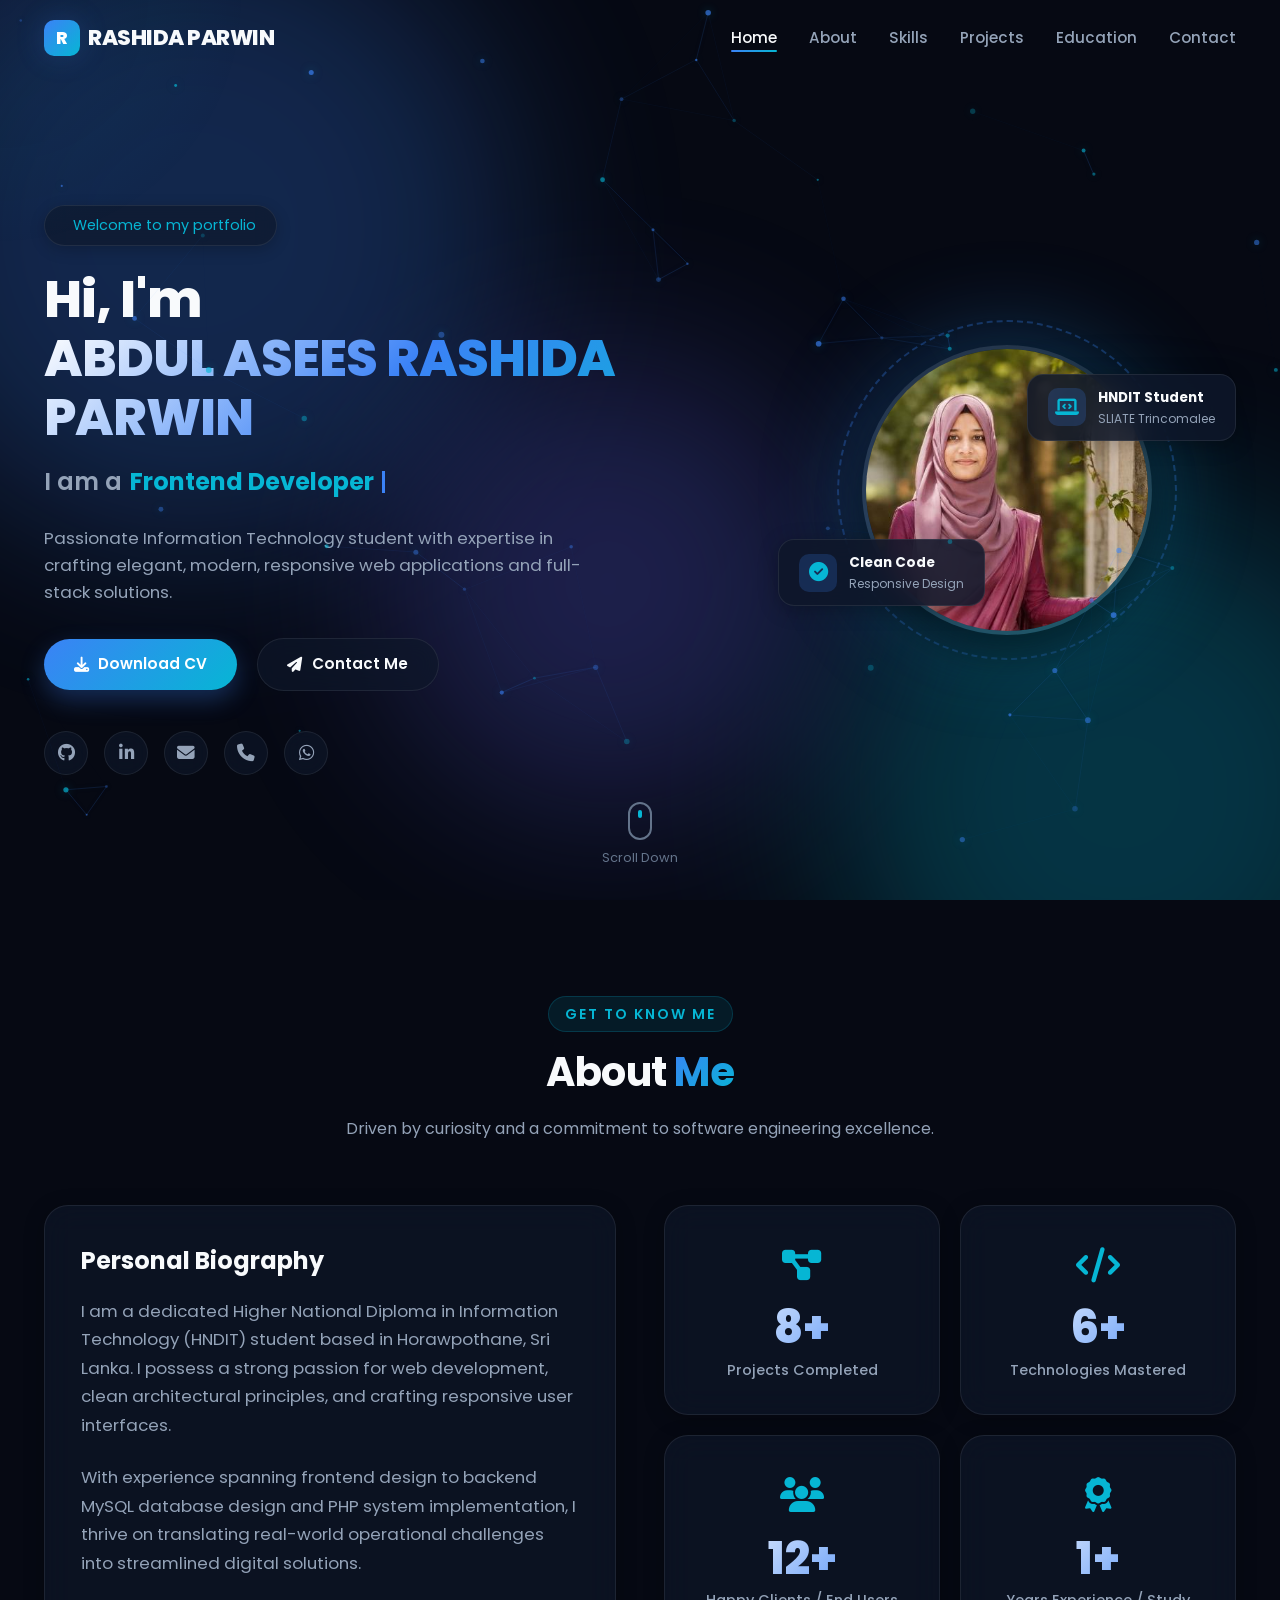
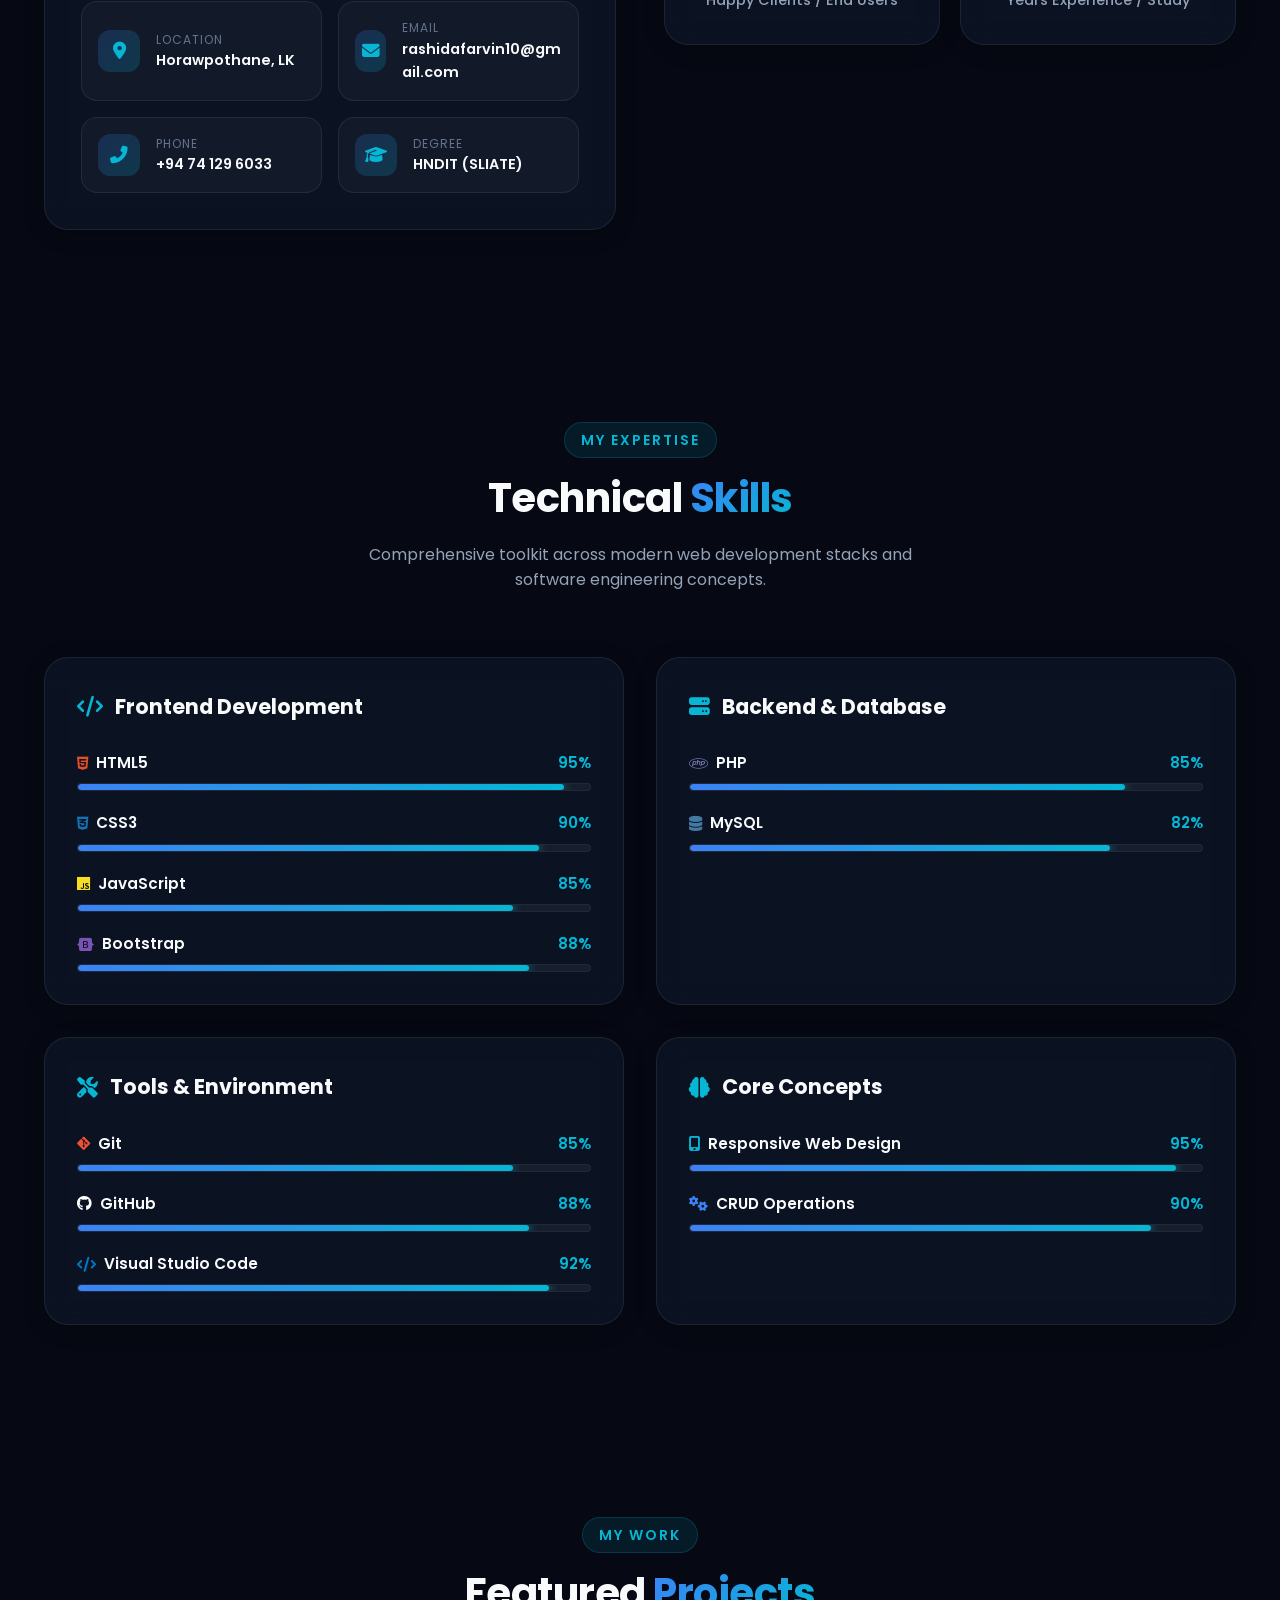
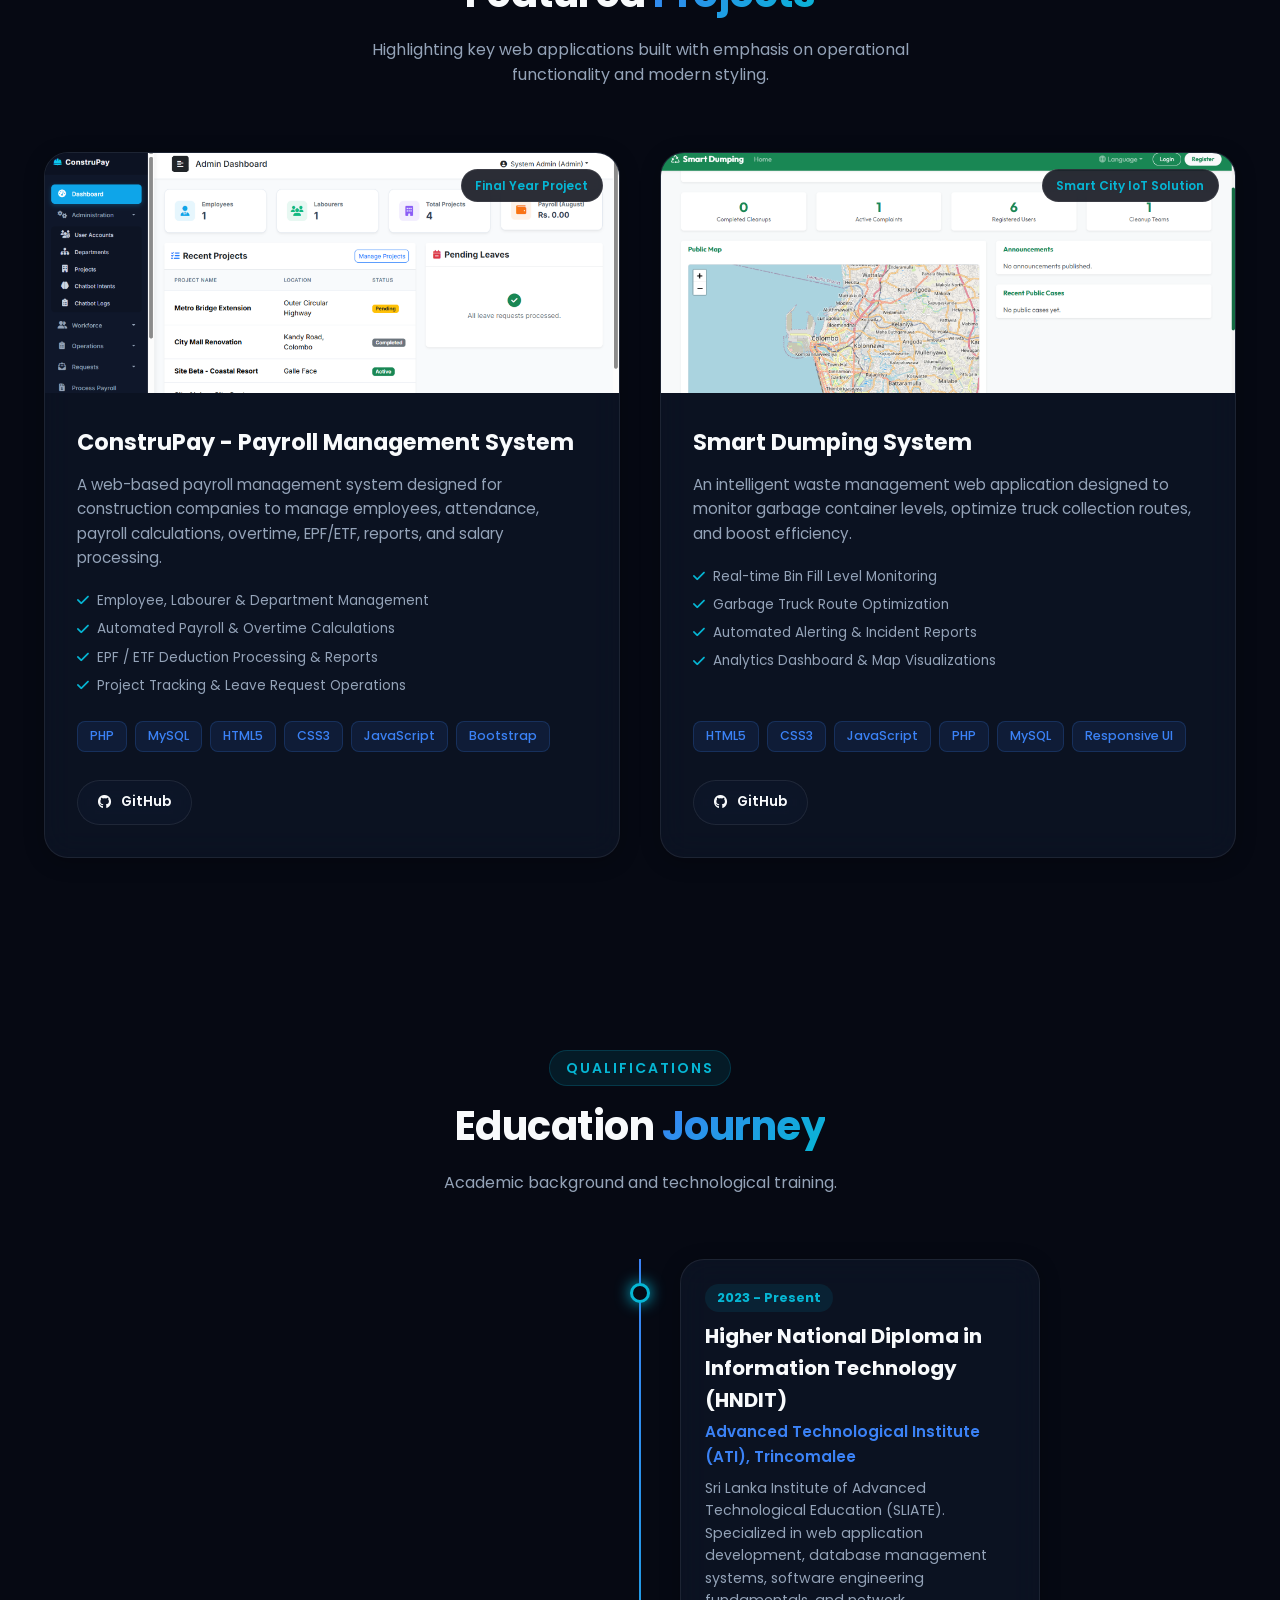
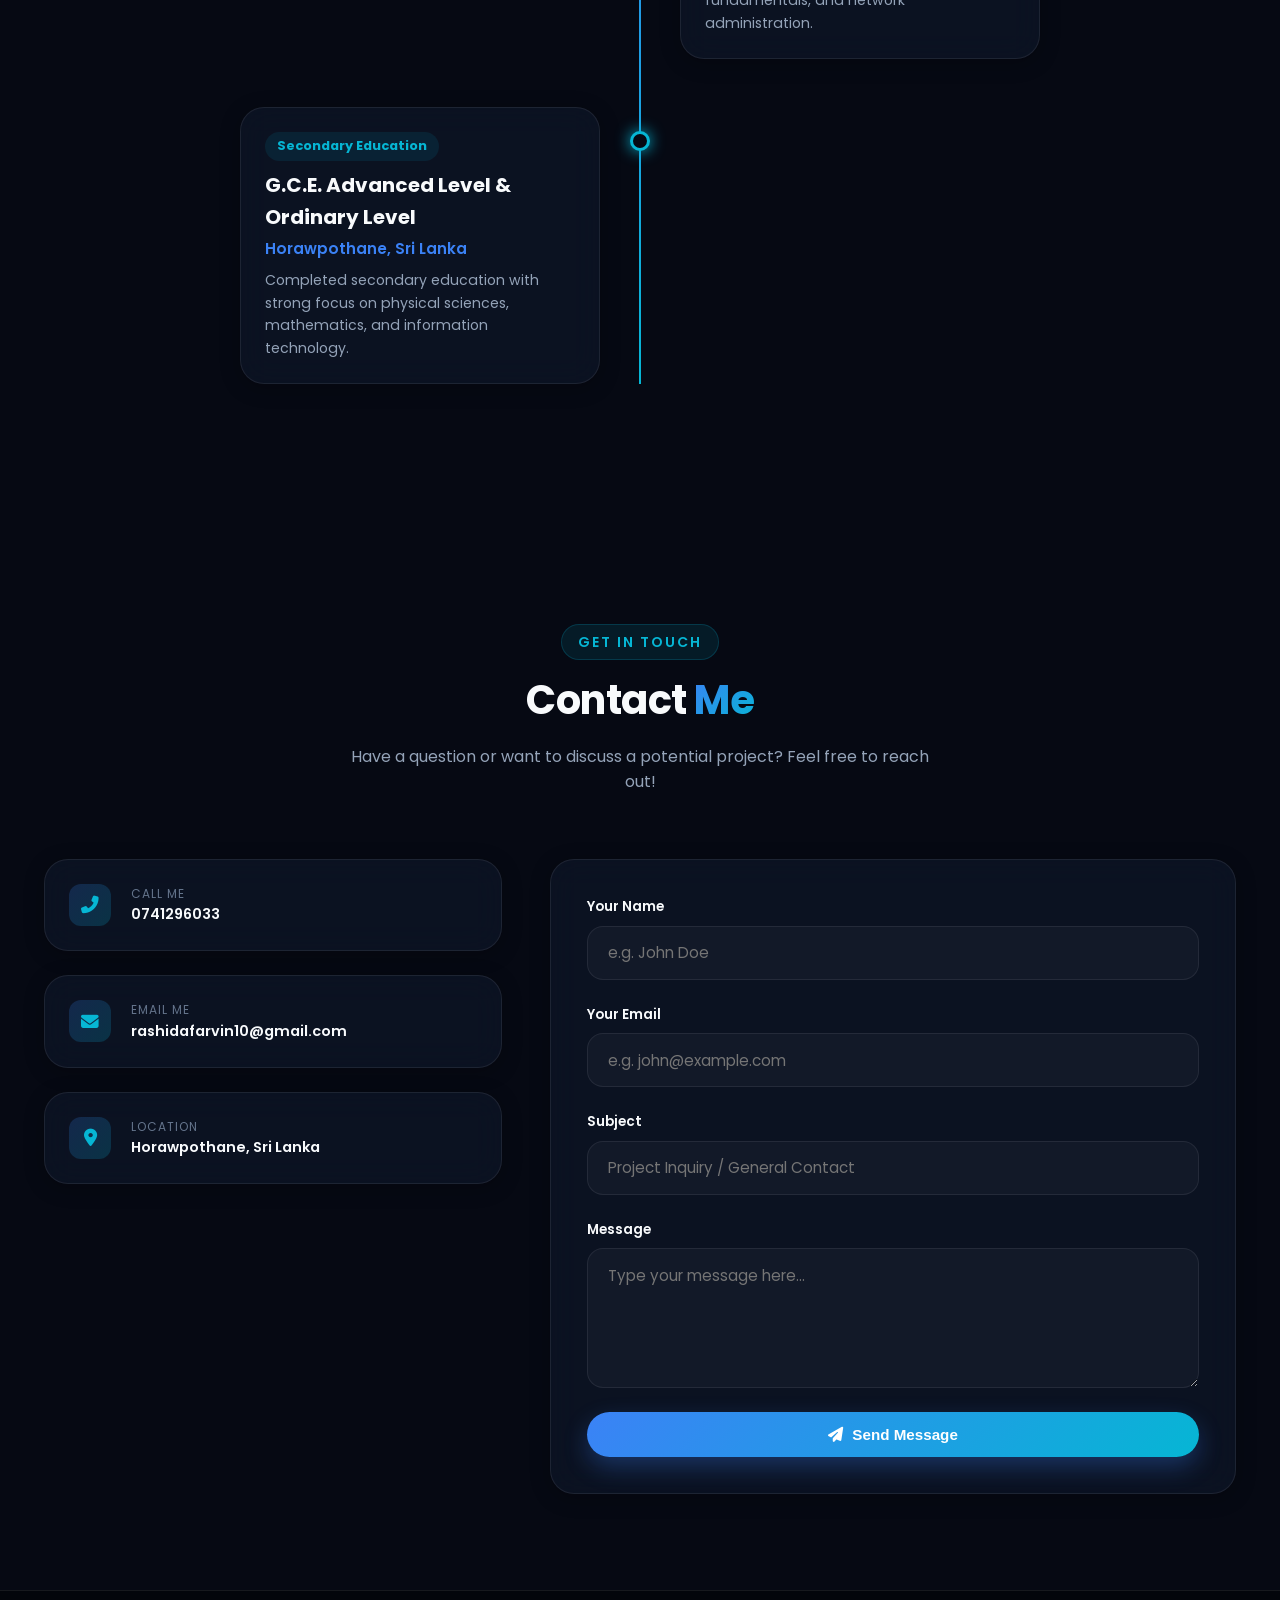
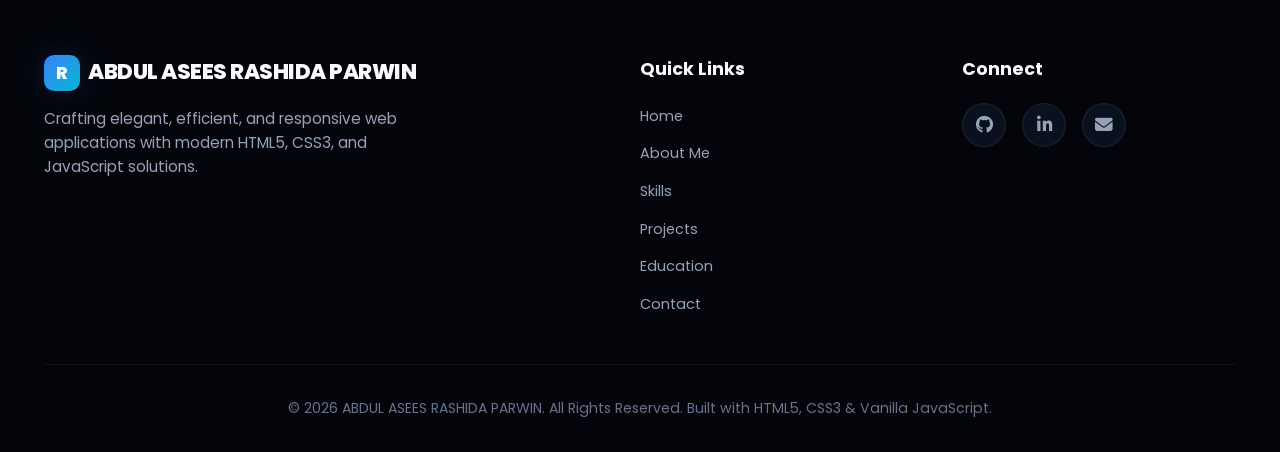
==== commit 39fdcde1: "Update portfolio icons, remove project demo buttons, update project github repo links, and update na" ====
--- a/index.html
+++ b/index.html
@@ -50,7 +50,7 @@
     <div class="container nav-container">
       <a href="#hero" class="nav-logo">
         <div class="logo-box">R</div>
-        <span>RASHIDA.PARWIN</span>
+        <span>RASHIDA PARWIN</span>
       </a>
 
       <button class="mobile-toggle" aria-label="Toggle Menu">
@@ -94,10 +94,10 @@
             </a>
           </div>
           <div class="social-links">
-            <a href="https://github.com" target="_blank" class="social-icon" aria-label="GitHub"><i class="fab fa-github"></i></a>
+            <a href="https://github.com/RashidaParwin" target="_blank" class="social-icon" aria-label="GitHub"><i class="fab fa-github"></i></a>
             <a href="https://linkedin.com" target="_blank" class="social-icon" aria-label="LinkedIn"><i class="fab fa-linkedin-in"></i></a>
             <a href="mailto:rashidafarvin10@gmail.com" class="social-icon" aria-label="Email"><i class="fas fa-envelope"></i></a>
-            <a href="tel:+94741296033" class="social-icon" aria-label="Phone"><i class="fas fa-phone"></i></a>
+            <a href="tel:0741296033" class="social-icon" aria-label="Phone"><i class="fas fa-phone"></i></a>
             <a href="https://wa.me/94741296033" target="_blank" class="social-icon" aria-label="WhatsApp"><i class="fab fa-whatsapp"></i></a>
           </div>
         </div>
@@ -401,10 +401,7 @@
                 <span class="tech-tag">Bootstrap</span>
               </div>
               <div class="project-links">
-                <a href="#" class="btn btn-primary btn-demo-modal" data-title="ConstruPay - Construction Payroll Management System" data-desc="Interactive payroll calculation preview with employee management dashboard, attendance loggers, and automated EPF/ETF slip output.">
-                  <i class="fas fa-external-link-alt"></i> Live Demo
-                </a>
-                <a href="https://github.com" target="_blank" class="btn btn-outline">
+                <a href="https://github.com/RashidaParwin/construction_payroll" target="_blank" class="btn btn-outline">
                   <i class="fab fa-github"></i> GitHub
                 </a>
               </div>
@@ -437,10 +434,7 @@
                 <span class="tech-tag">Responsive UI</span>
               </div>
               <div class="project-links">
-                <a href="#" class="btn btn-primary btn-demo-modal" data-title="Smart Dumping System" data-desc="Smart waste management telemetry dashboard preview showing real-time fill indicators, route dispatching analytics, and status updates.">
-                  <i class="fas fa-external-link-alt"></i> Live Demo
-                </a>
-                <a href="https://github.com" target="_blank" class="btn btn-outline">
+                <a href="https://github.com/RashidaParwin/smart_dumping" target="_blank" class="btn btn-outline">
                   <i class="fab fa-github"></i> GitHub
                 </a>
               </div>
@@ -503,11 +497,11 @@
         <div class="contact-grid">
           <!-- Info Cards -->
           <div class="contact-info-list reveal-left">
-            <a href="tel:+94741296033" class="glass-card contact-info-card">
+            <a href="tel:0741296033" class="glass-card contact-info-card">
               <div class="info-icon-box"><i class="fas fa-phone-alt"></i></div>
               <div class="info-details">
                 <label>Call Me</label>
-                <p>+94 74 129 6033</p>
+                <p>0741296033</p>
               </div>
             </a>
 
@@ -606,7 +600,7 @@
         <div class="footer-column">
           <h4>Connect</h4>
           <div class="social-links">
-            <a href="https://github.com" target="_blank" class="social-icon" aria-label="GitHub"><i class="fab fa-github"></i></a>
+            <a href="https://github.com/RashidaParwin" target="_blank" class="social-icon" aria-label="GitHub"><i class="fab fa-github"></i></a>
             <a href="https://linkedin.com" target="_blank" class="social-icon" aria-label="LinkedIn"><i class="fab fa-linkedin-in"></i></a>
             <a href="mailto:rashidafarvin10@gmail.com" class="social-icon" aria-label="Email"><i class="fas fa-envelope"></i></a>
           </div>
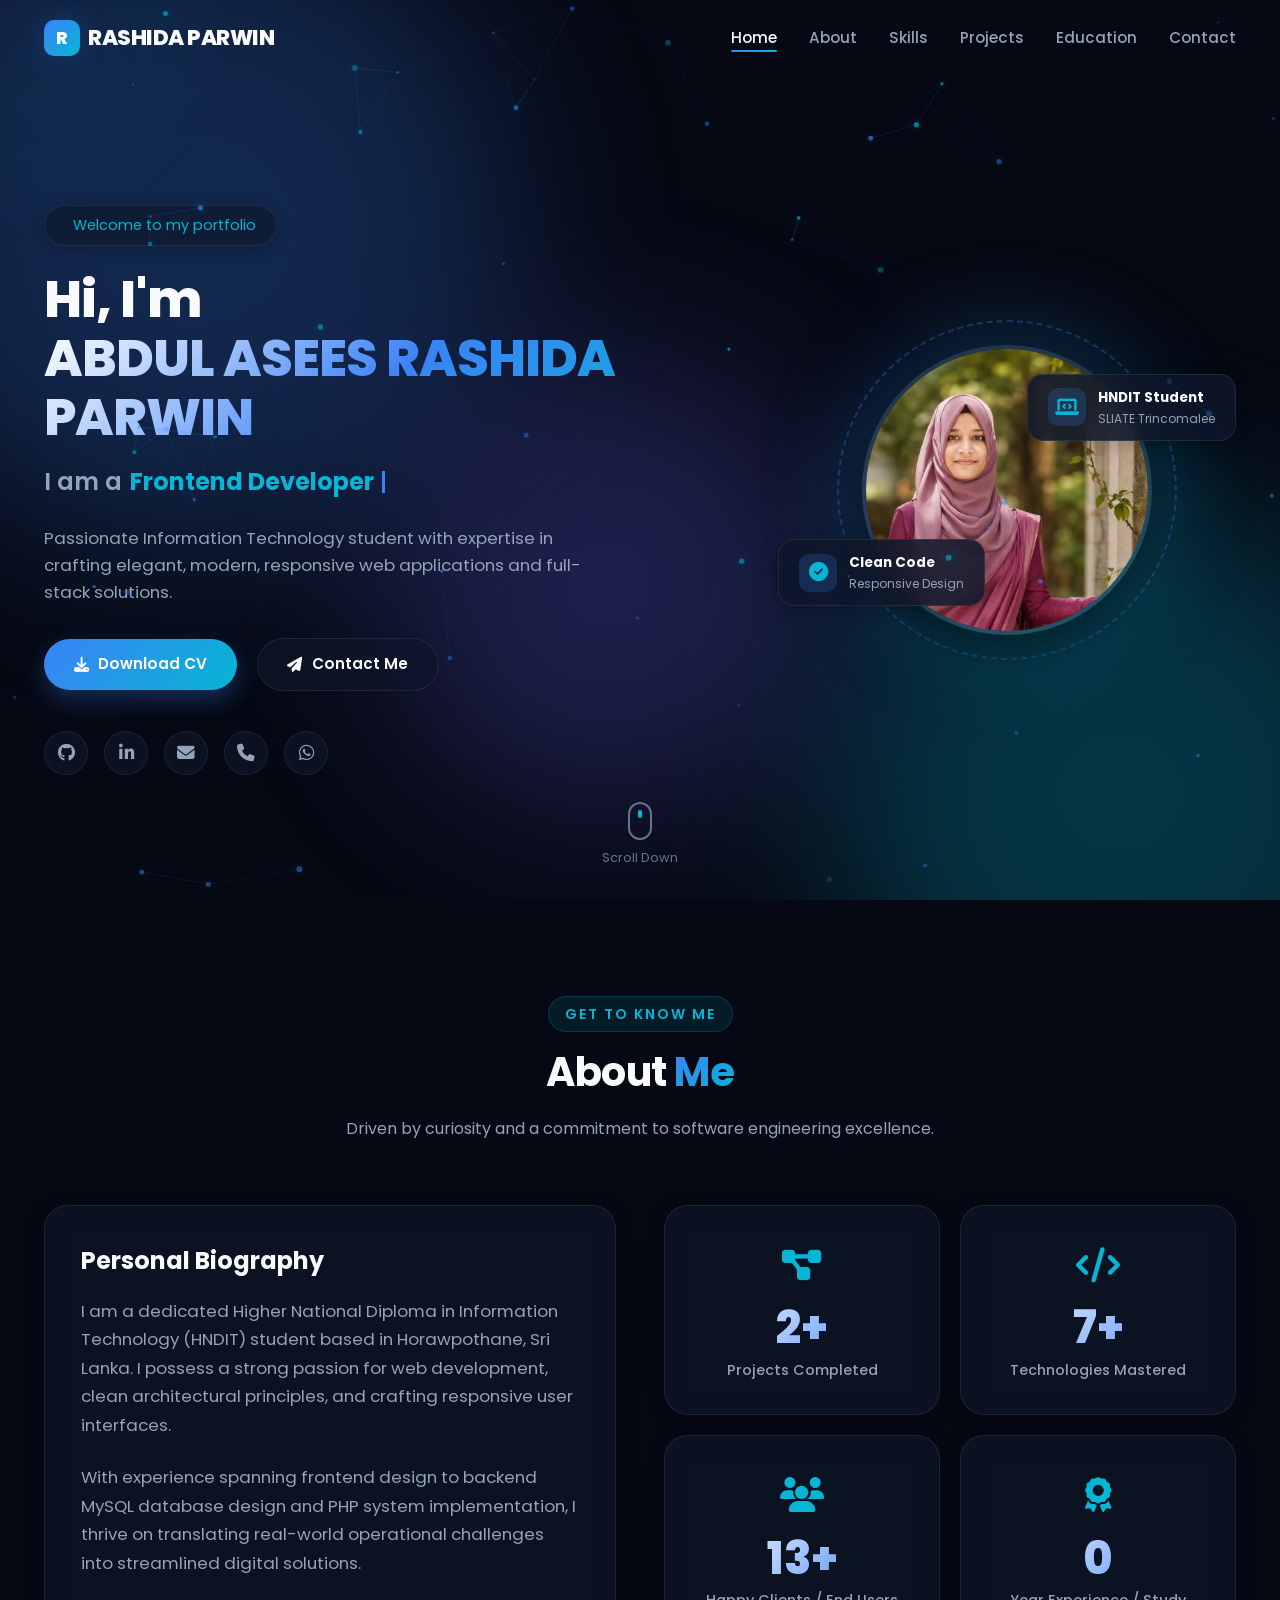
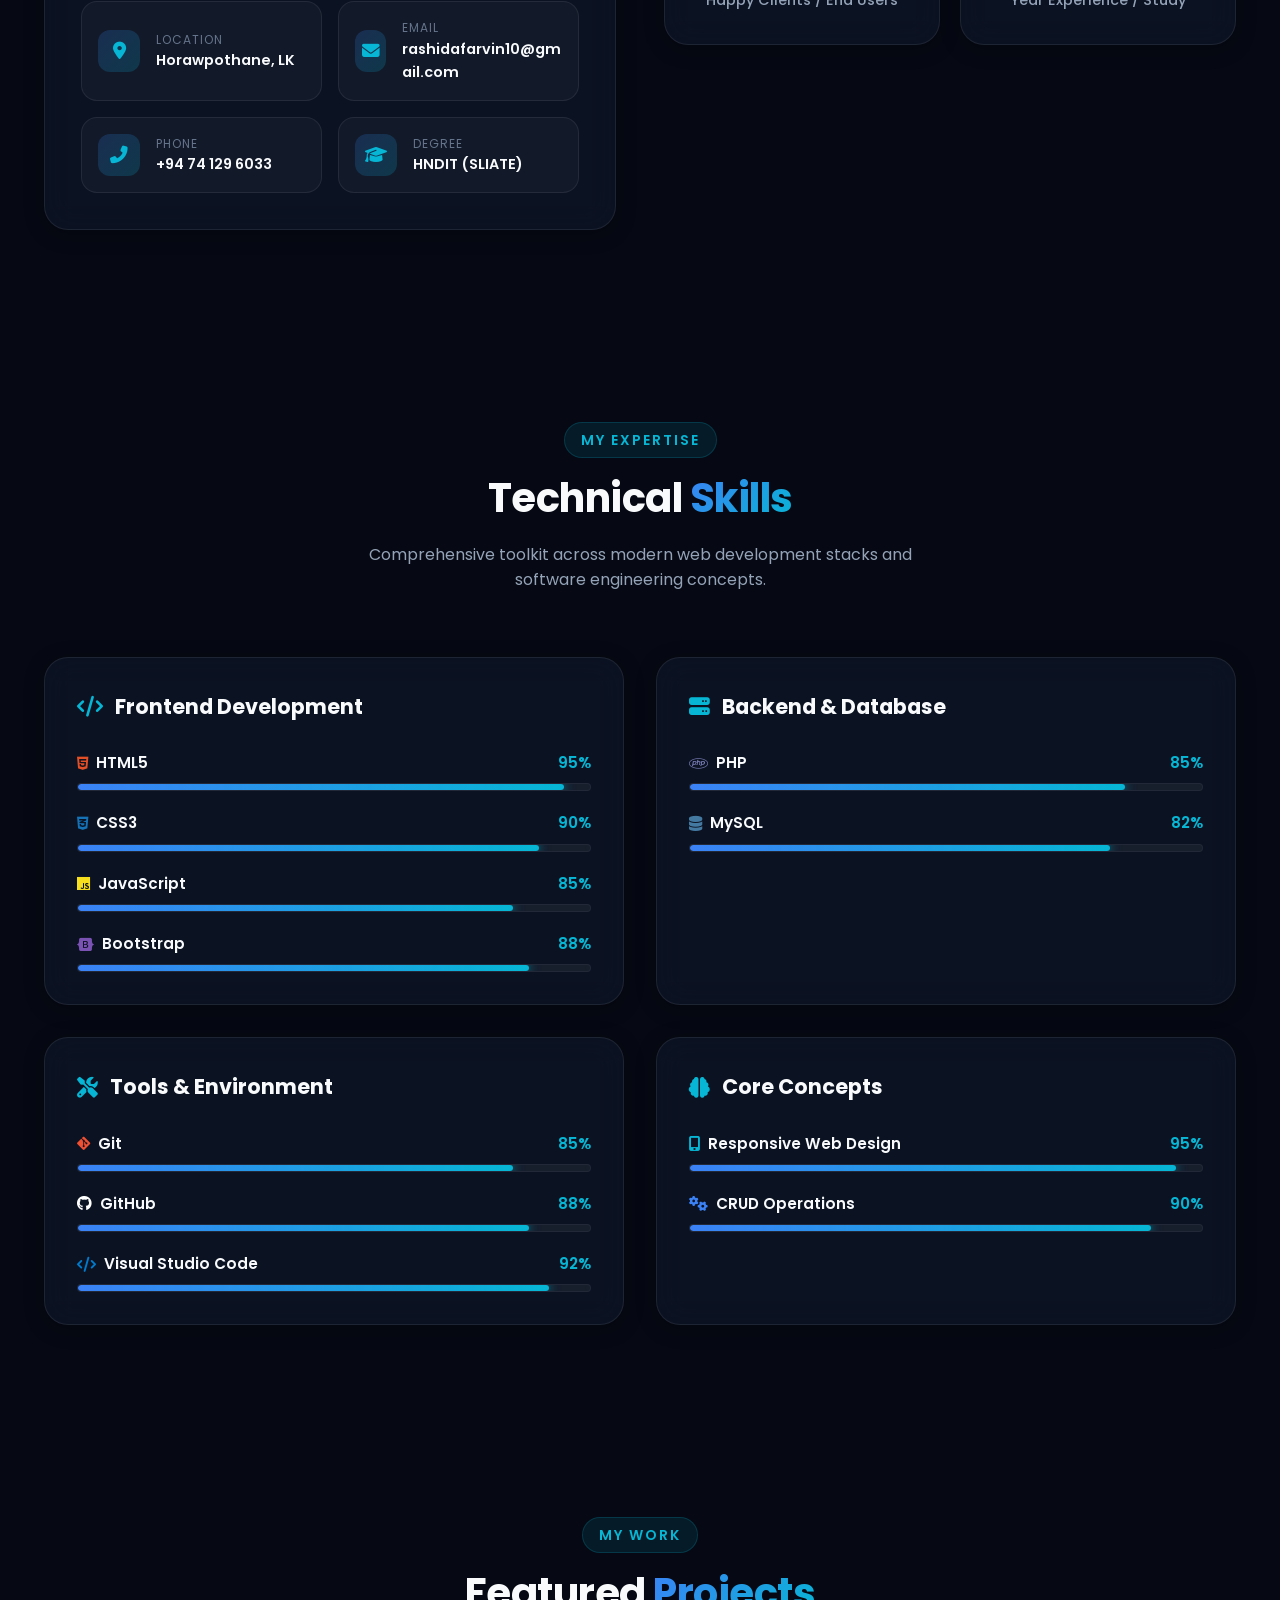
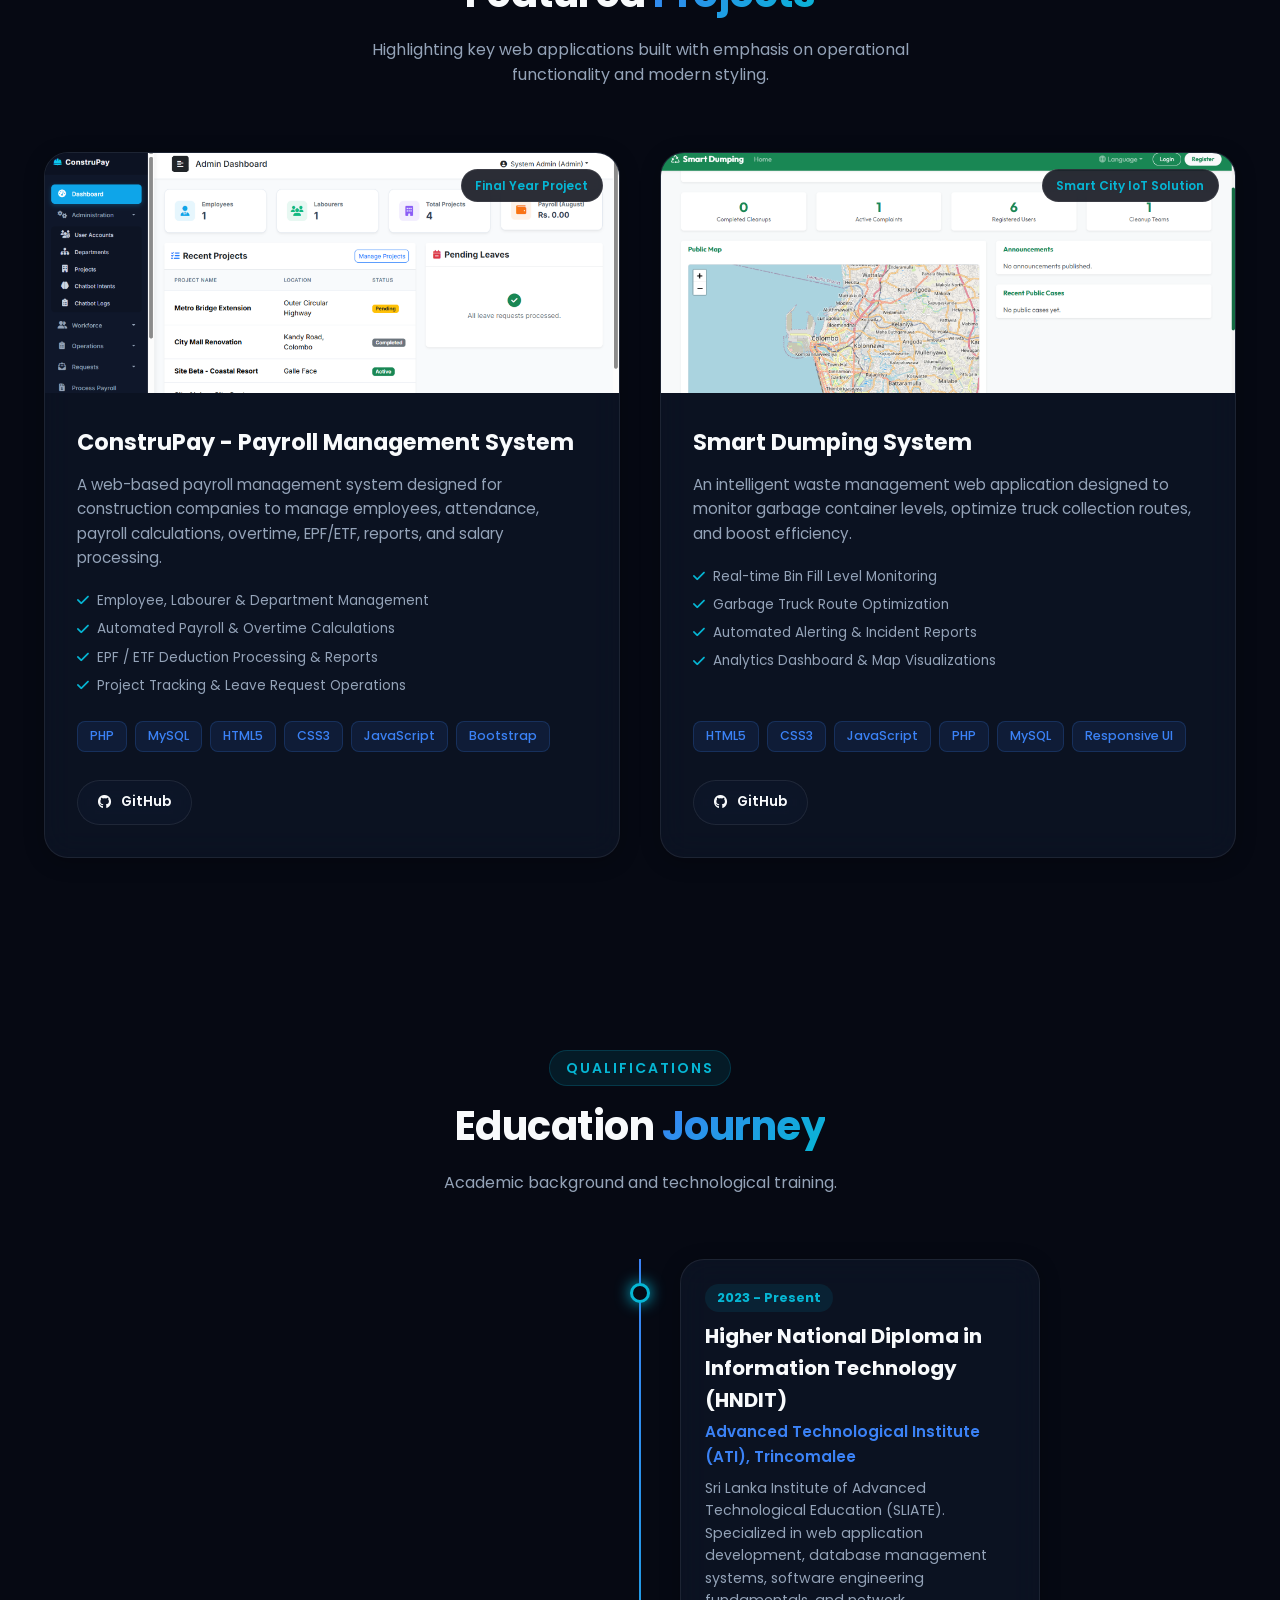
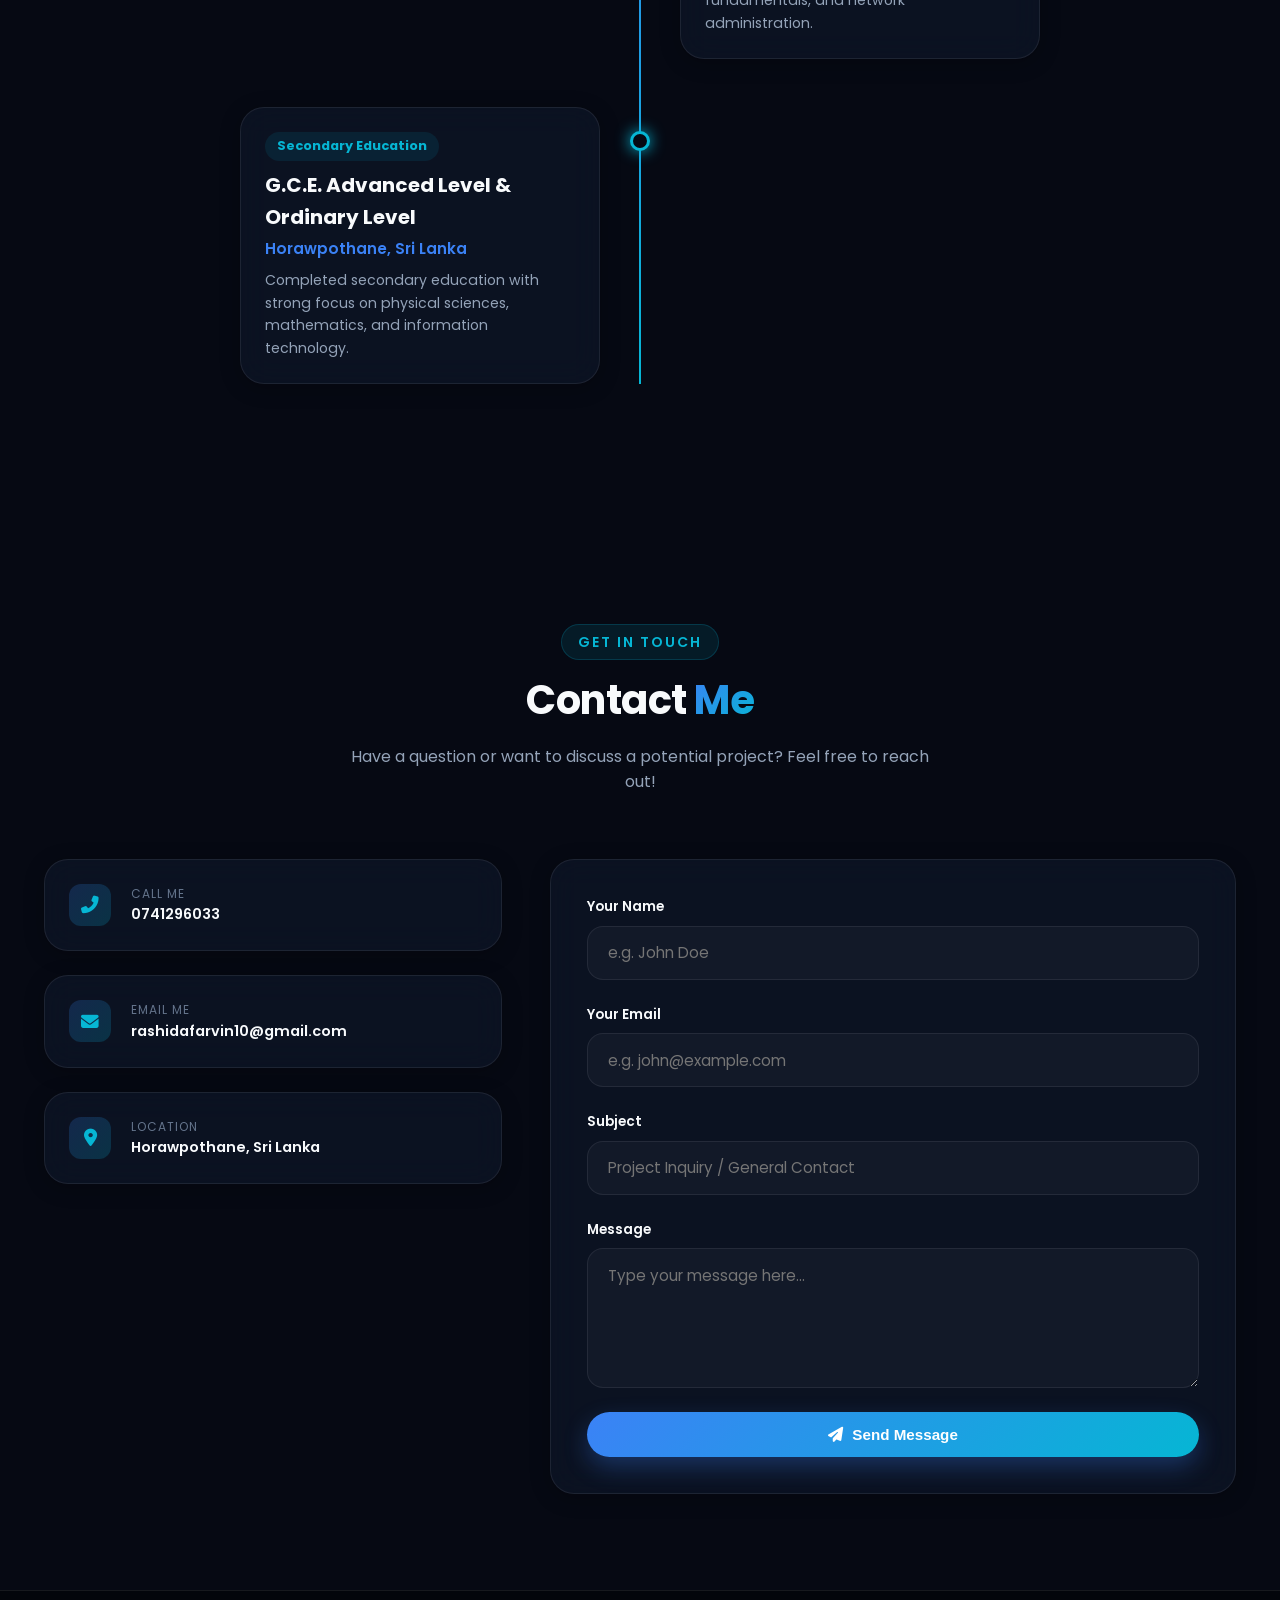
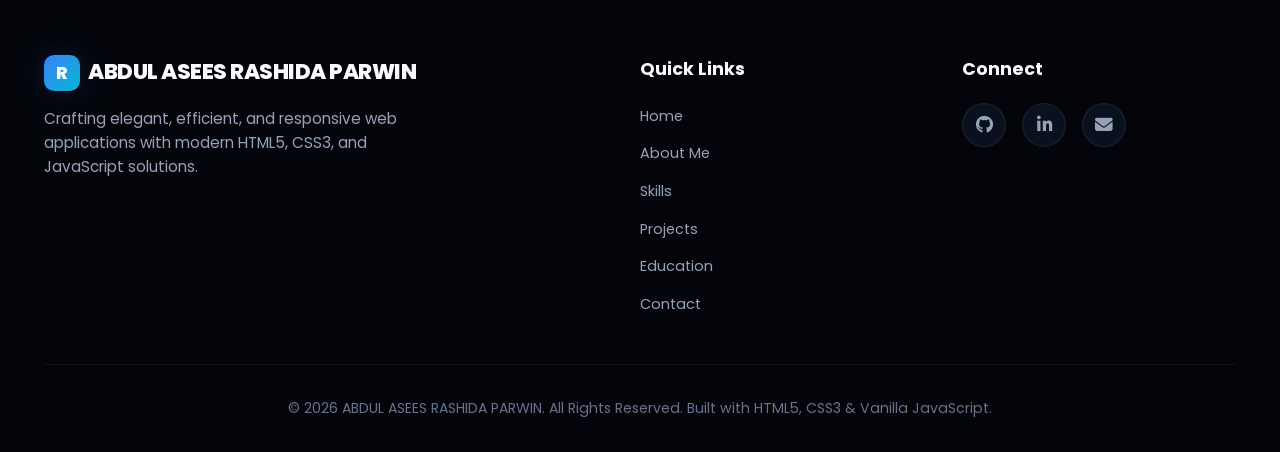
==== commit 8d211ccd: "Update experience and project stats" ====
--- a/index.html
+++ b/index.html
@@ -187,7 +187,7 @@
           <div class="stats-grid">
             <div class="glass-card stat-card reveal-zoom delay-1">
               <div class="stat-icon"><i class="fas fa-project-diagram"></i></div>
-              <div class="stat-number" data-target="10" data-suffix="+">0</div>
+              <div class="stat-number" data-target="3" data-suffix="+">0</div>
               <div class="stat-label">Projects Completed</div>
             </div>
             <div class="glass-card stat-card reveal-zoom delay-2">
@@ -202,8 +202,8 @@
             </div>
             <div class="glass-card stat-card reveal-zoom delay-4">
               <div class="stat-icon"><i class="fas fa-award"></i></div>
-              <div class="stat-number" data-target="2" data-suffix="+">0</div>
-              <div class="stat-label">Years Experience / Study</div>
+              <div class="stat-number" data-target="1" data-suffix="+">0</div>
+              <div class="stat-label">Year Experience / Study</div>
             </div>
           </div>
         </div>
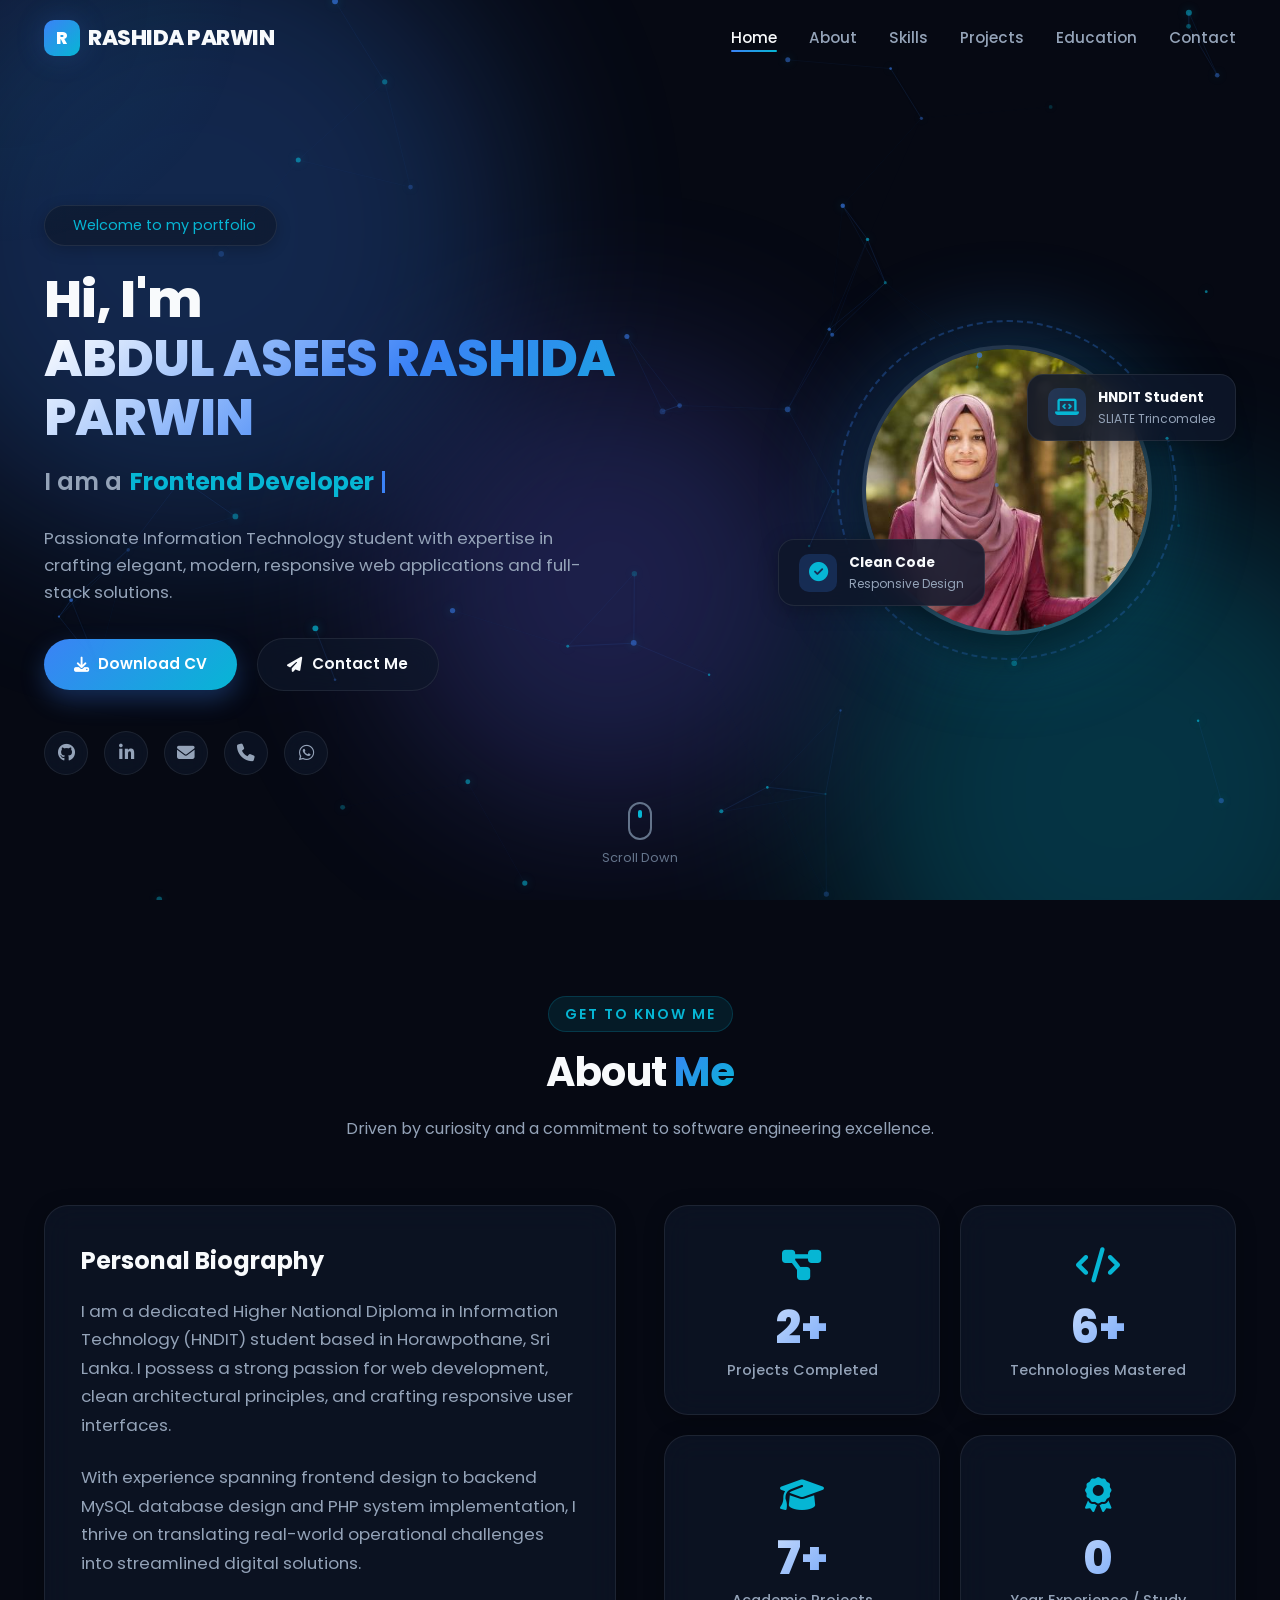
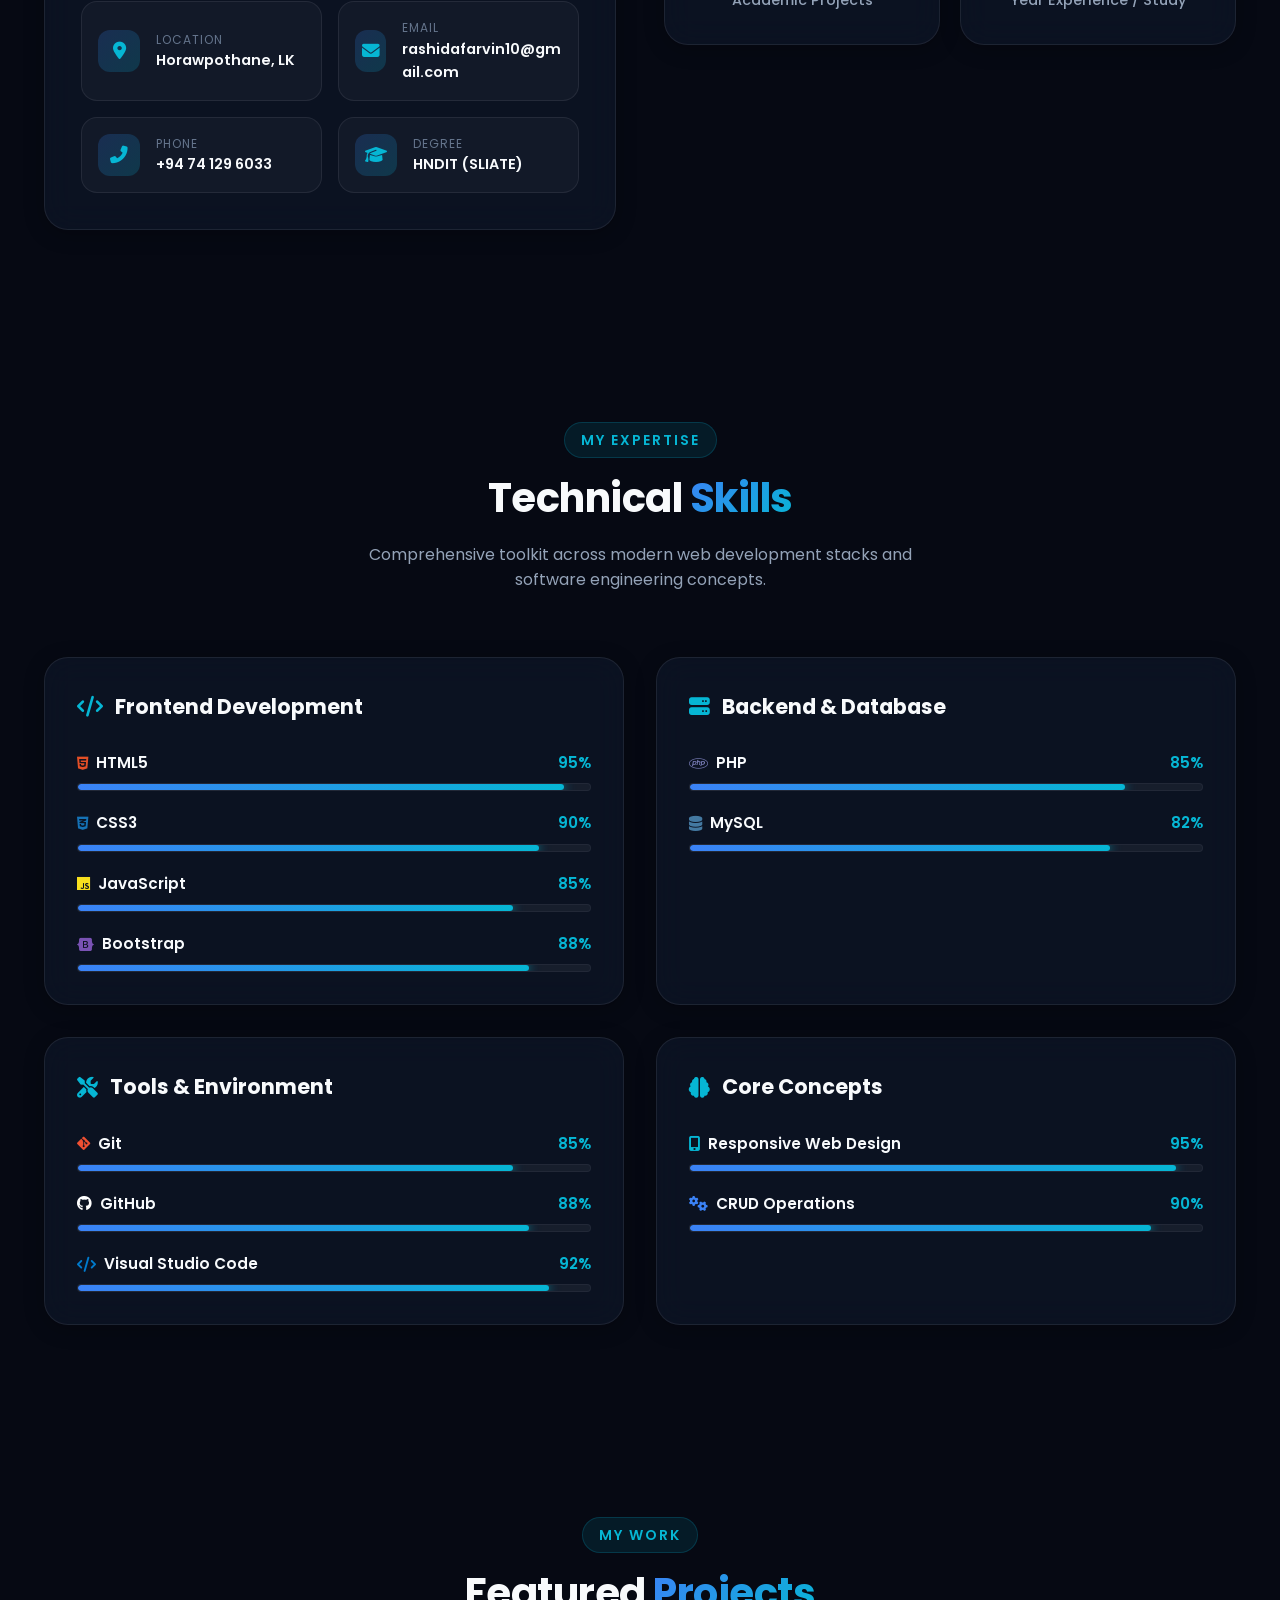
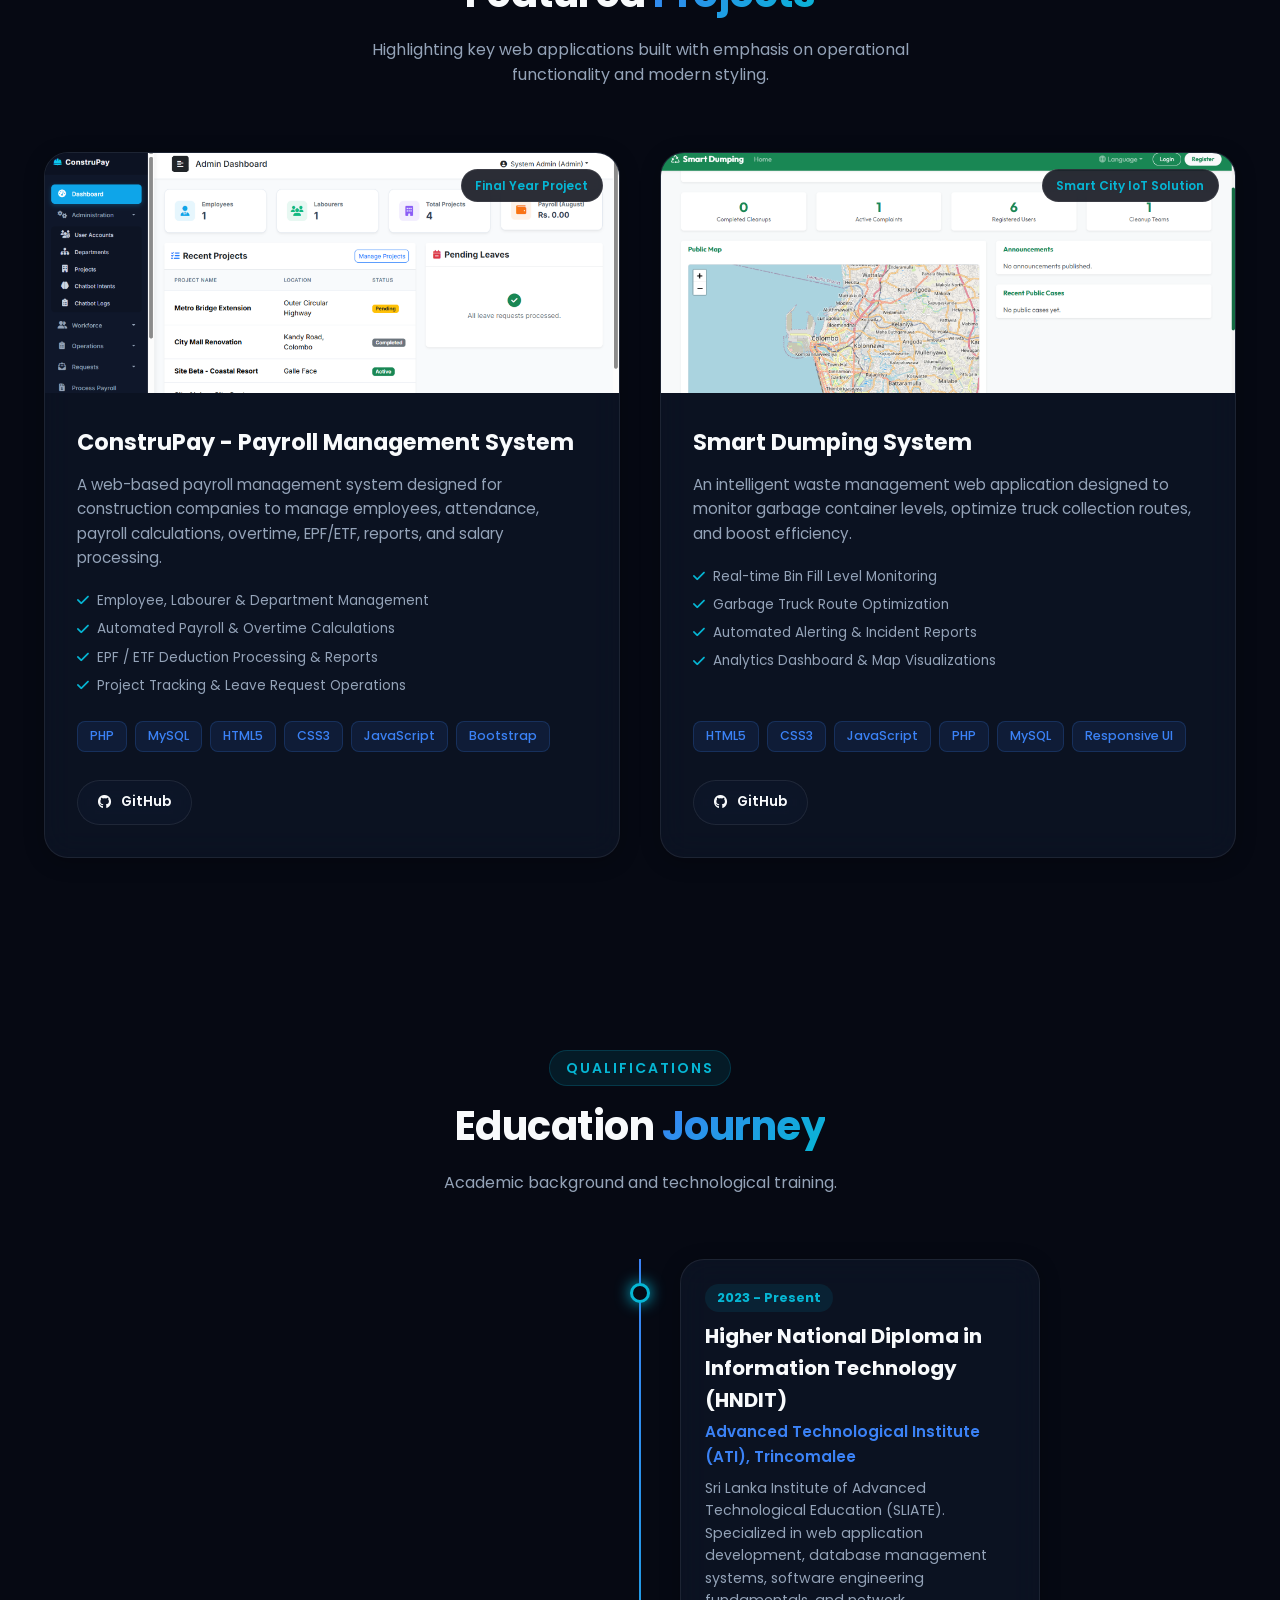
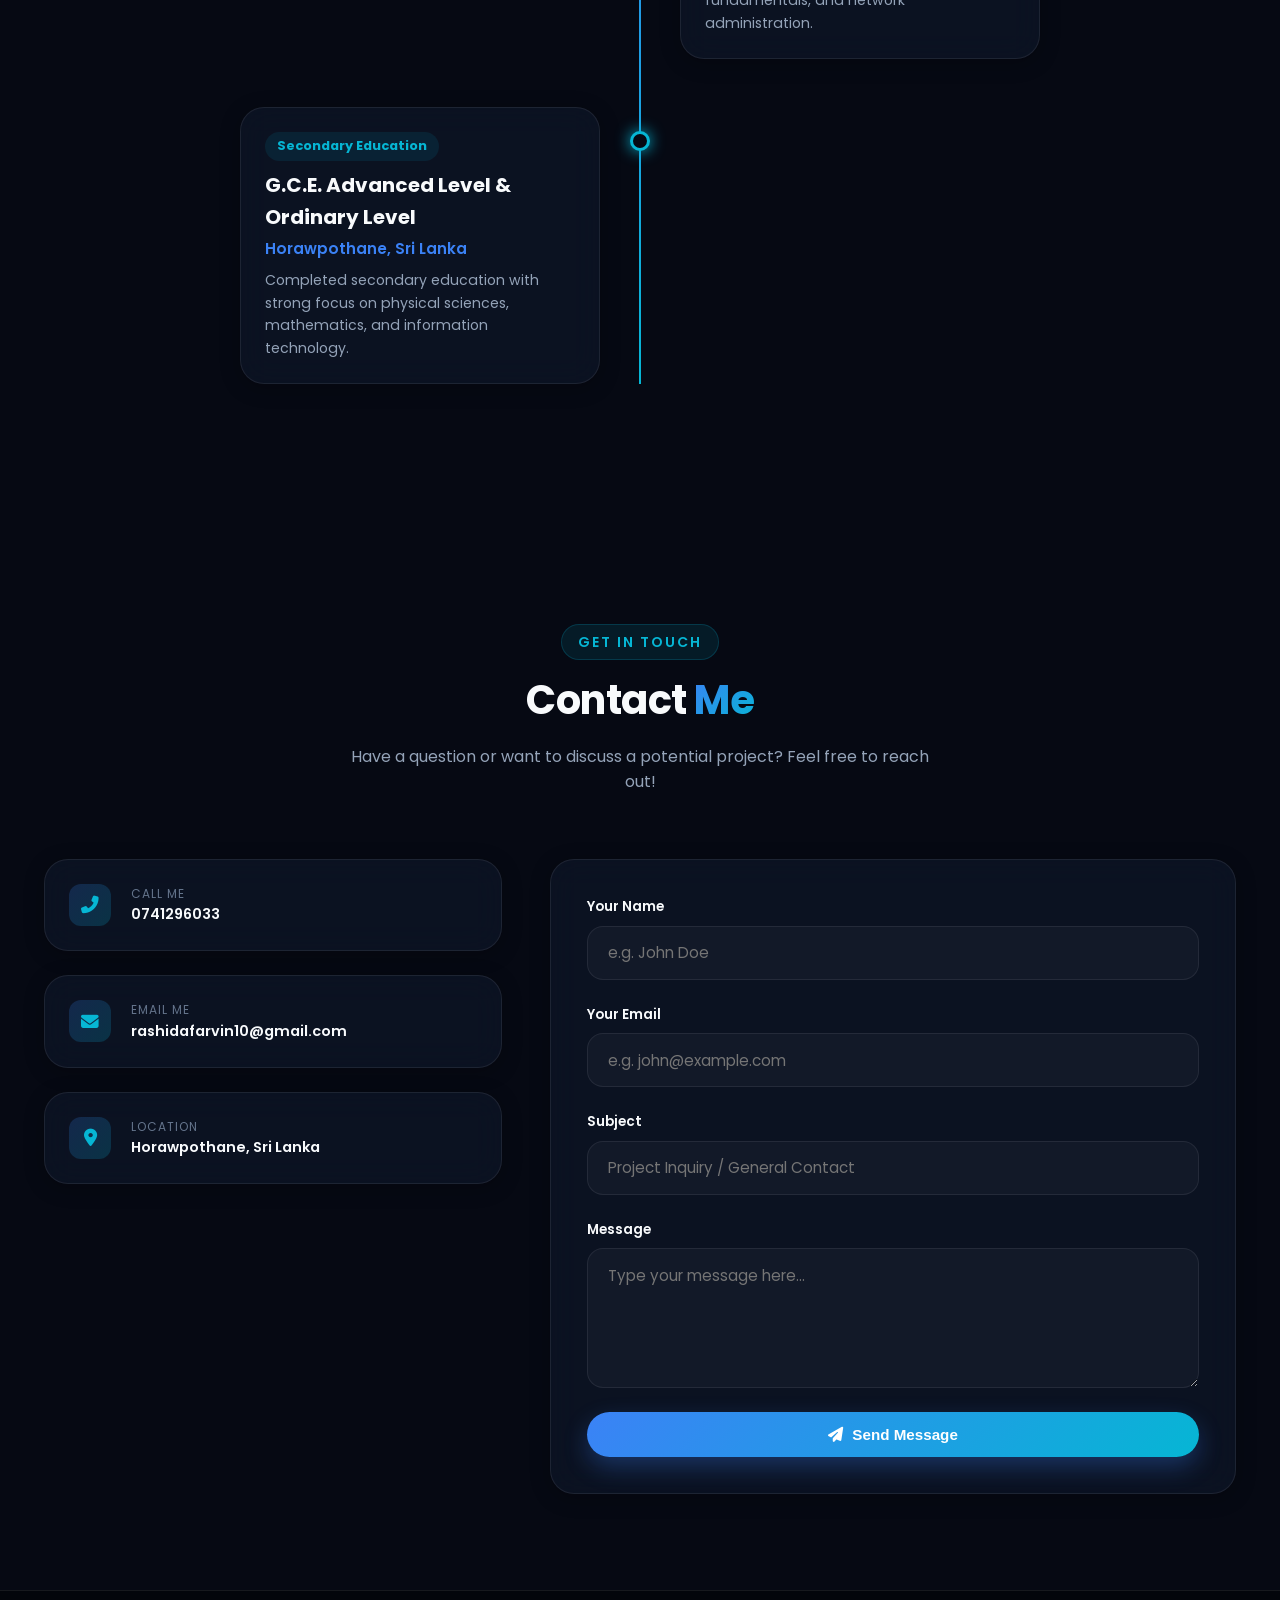
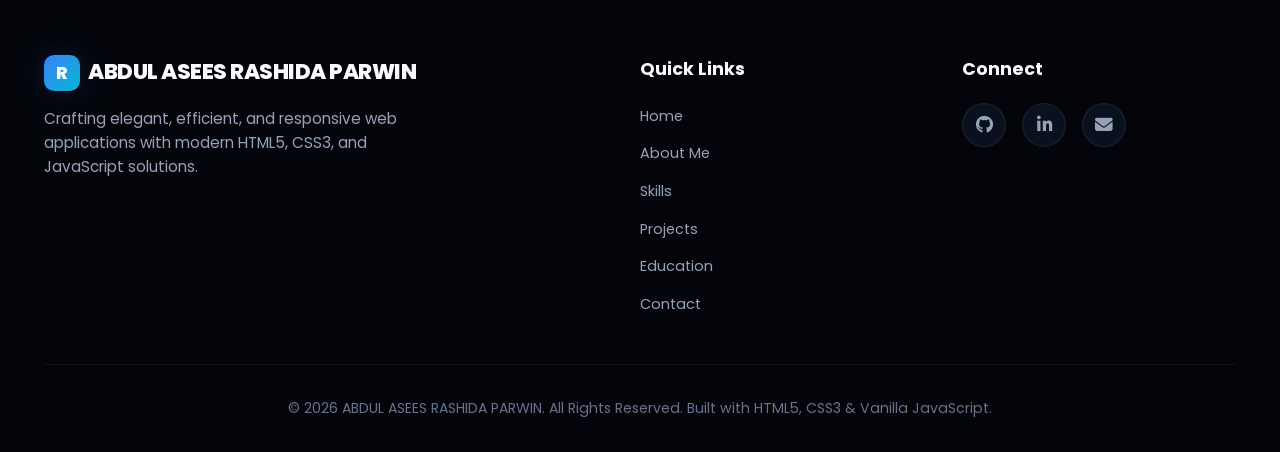
==== commit b6a9cb47: "Change clients stat to academic projects" ====
--- a/index.html
+++ b/index.html
@@ -196,9 +196,9 @@
               <div class="stat-label">Technologies Mastered</div>
             </div>
             <div class="glass-card stat-card reveal-zoom delay-3">
-              <div class="stat-icon"><i class="fas fa-users"></i></div>
-              <div class="stat-number" data-target="15" data-suffix="+">0</div>
-              <div class="stat-label">Happy Clients / End Users</div>
+              <div class="stat-icon"><i class="fas fa-graduation-cap"></i></div>
+              <div class="stat-number" data-target="10" data-suffix="+">0</div>
+              <div class="stat-label">Academic Projects</div>
             </div>
             <div class="glass-card stat-card reveal-zoom delay-4">
               <div class="stat-icon"><i class="fas fa-award"></i></div>
